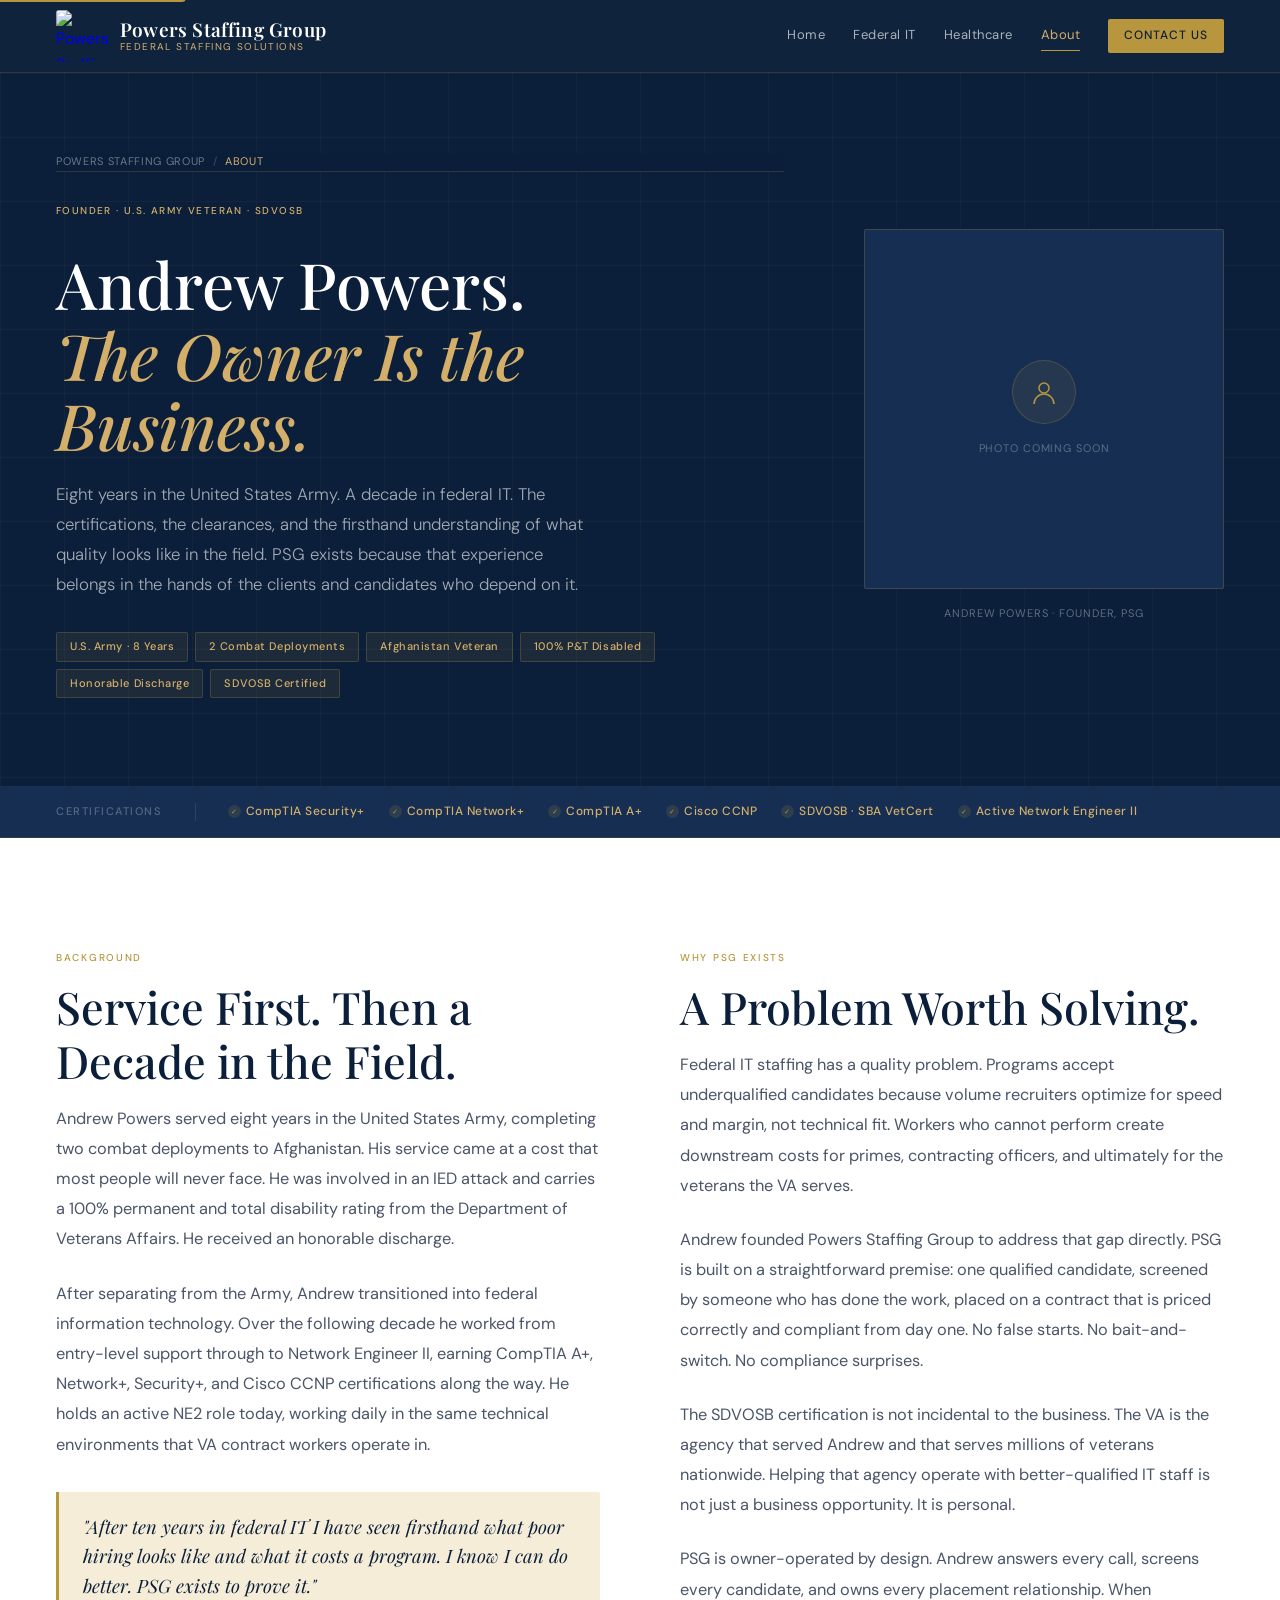
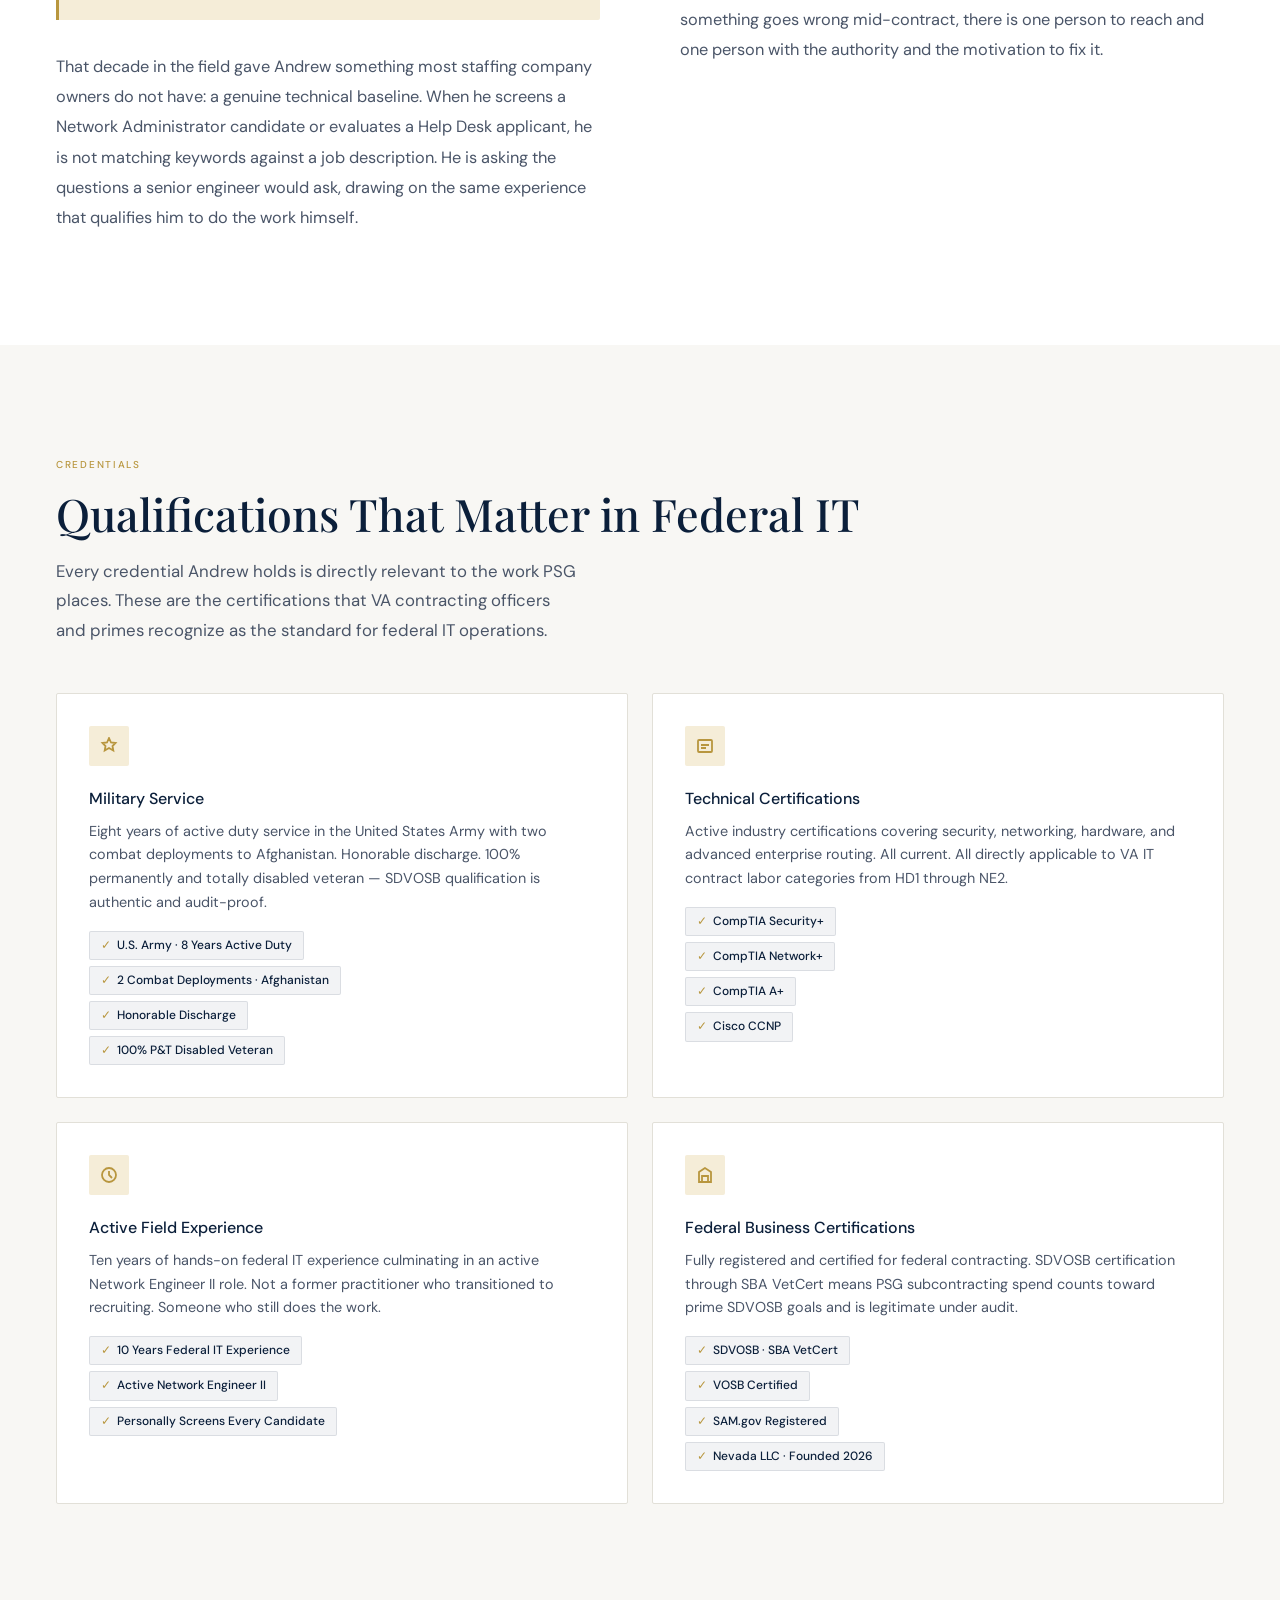
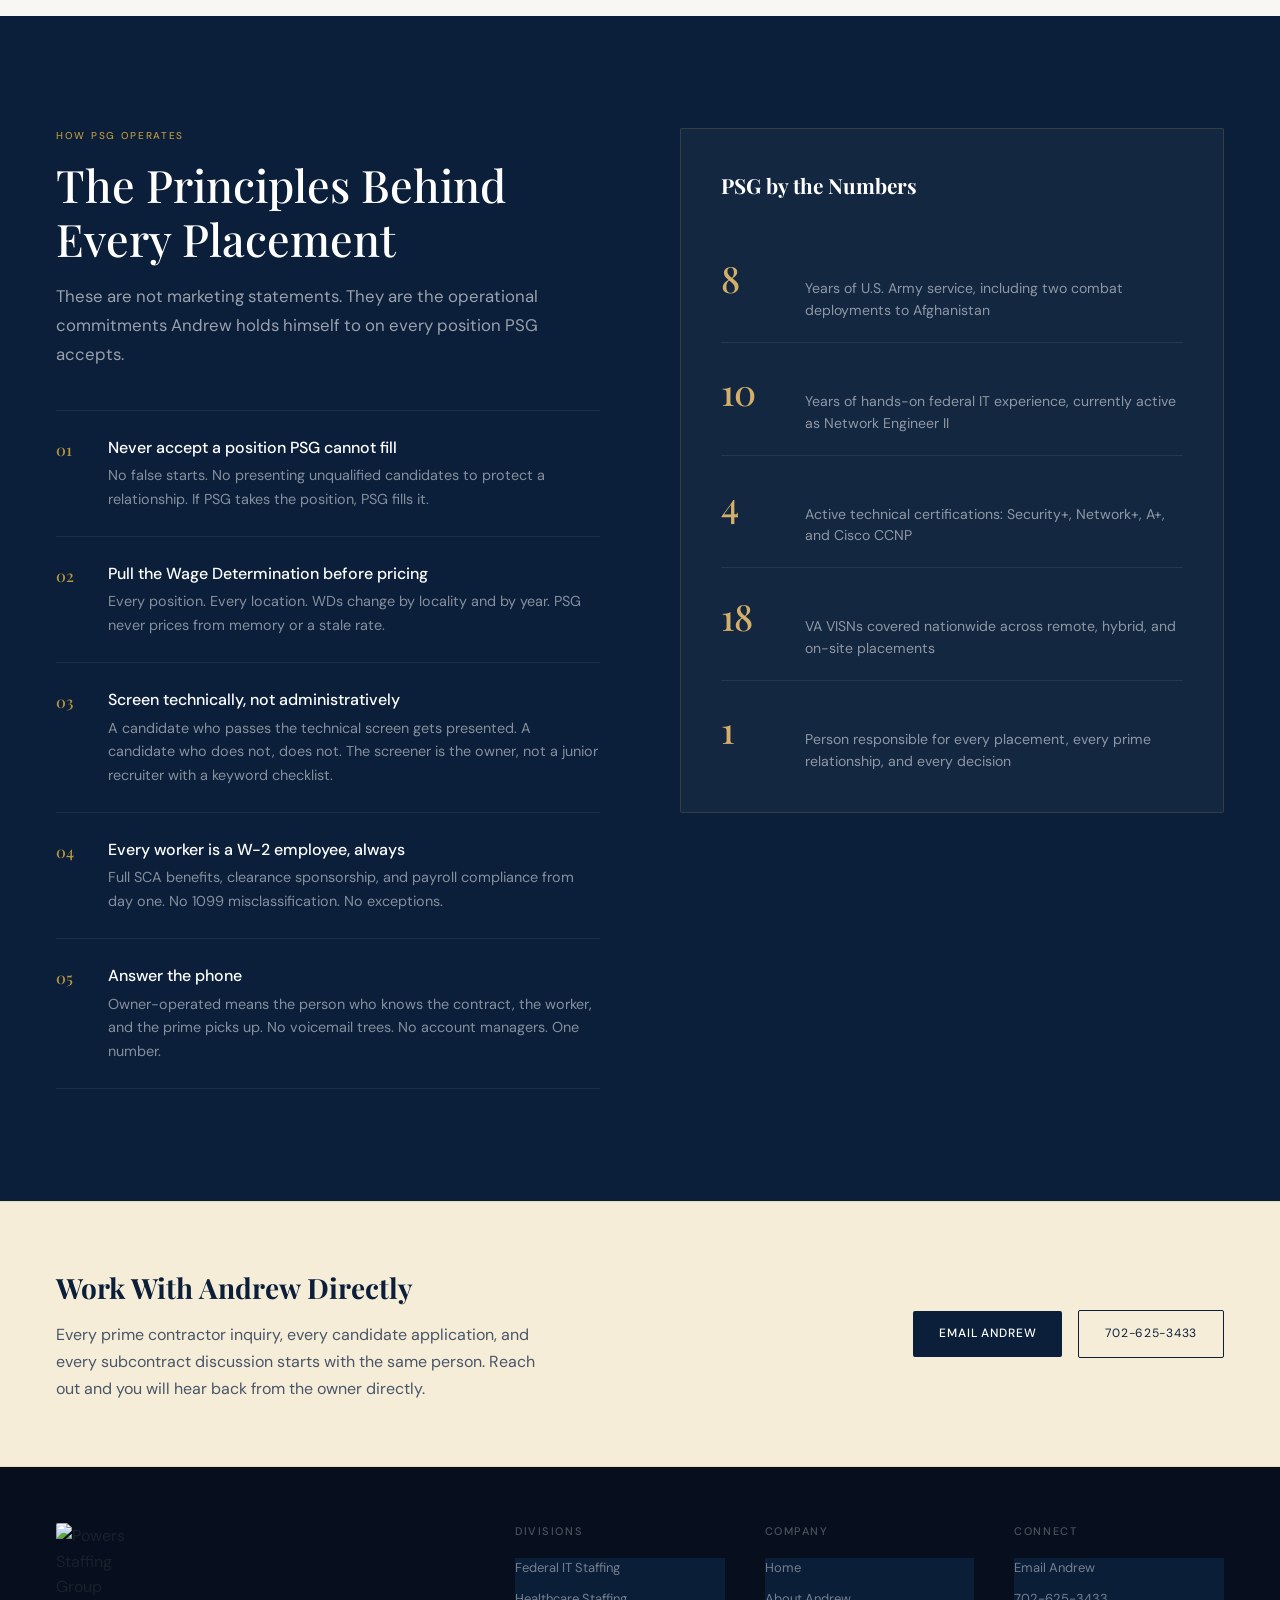
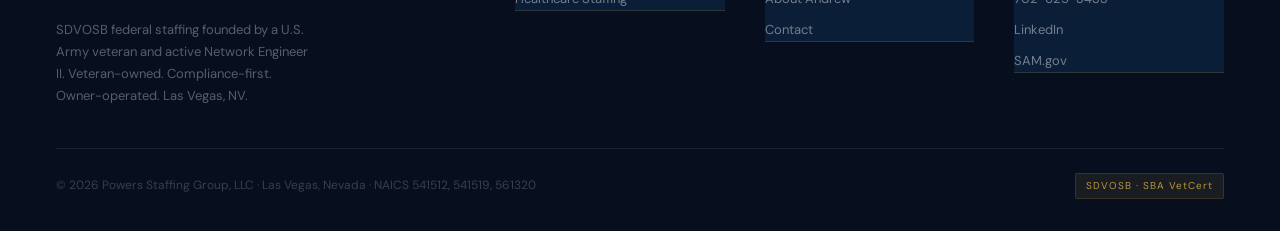
==== about/index.html @ 7608edf1 "Added About Page" ====
<!DOCTYPE html>
<html lang="en">
<head>
<meta charset="UTF-8">
<meta name="viewport" content="width=device-width, initial-scale=1.0">

<title>About Andrew Powers | Powers Staffing Group | SDVOSB Veteran Owner</title>
<meta name="description" content="Andrew Powers is a U.S. Army veteran, 100% P&T disabled, and active Network Engineer II. He founded Powers Staffing Group to bring genuine technical credibility to federal IT staffing for VA contracts nationwide.">
<meta name="robots" content="index, follow">
<link rel="canonical" href="https://www.powersstaffinggroup.com/about/">

<meta property="og:type"        content="website">
<meta property="og:url"         content="https://www.powersstaffinggroup.com/about/">
<meta property="og:title"       content="About Andrew Powers | Powers Staffing Group">
<meta property="og:description" content="Army veteran, 100% P&T disabled, active Network Engineer II. Founded PSG to bring real technical credibility to federal IT staffing for VA contracts nationwide.">
<meta property="og:site_name"   content="Powers Staffing Group">
<meta name="twitter:card"       content="summary_large_image">

<script type="application/ld+json">
{
  "@context": "https://schema.org",
  "@type": "Person",
  "@id": "https://www.powersstaffinggroup.com/about/#andrew-powers",
  "name": "Andrew Powers",
  "jobTitle": "Owner and Founder",
  "worksFor": {"@id": "https://www.powersstaffinggroup.com/#organization"},
  "description": "Andrew Powers is a U.S. Army veteran with 8 years of service and two combat deployments to Afghanistan. He is a 100% permanently and totally disabled veteran with an honorable discharge and the founder of Powers Staffing Group, LLC, a certified SDVOSB federal IT staffing company. He holds CompTIA Security+, Network+, A+, and Cisco CCNP certifications and works as an active Network Engineer II.",
  "hasCredential": [
    {"@type": "EducationalOccupationalCredential", "name": "CompTIA Security+"},
    {"@type": "EducationalOccupationalCredential", "name": "CompTIA Network+"},
    {"@type": "EducationalOccupationalCredential", "name": "CompTIA A+"},
    {"@type": "EducationalOccupationalCredential", "name": "Cisco CCNP"}
  ],
  "alumniOf": {"@type": "Organization", "name": "United States Army"},
  "address": {"@type": "PostalAddress", "addressLocality": "Las Vegas", "addressRegion": "NV", "addressCountry": "US"}
}
</script>

<link rel="sitemap" type="application/xml" href="/sitemap.xml">
<link rel="icon" type="image/png" href="/favicon.png">
<link rel="apple-touch-icon" href="/favicon.png">
<link rel="preconnect" href="https://fonts.googleapis.com">
<link rel="preconnect" href="https://fonts.gstatic.com" crossorigin>
<link href="https://fonts.googleapis.com/css2?family=Playfair+Display:ital,wght@0,400;0,500;0,600;1,400;1,500&family=DM+Sans:wght@300;400;500&display=swap" rel="stylesheet">
<link rel="stylesheet" href="/style.css">

<style>
.about-hero { background: var(--navy); padding: 5rem 0 5.5rem; position: relative; overflow: hidden; }
.about-hero-grid { position: absolute; inset: 0; background-image: linear-gradient(rgba(184,150,62,0.06) 1px,transparent 1px),linear-gradient(90deg,rgba(184,150,62,0.06) 1px,transparent 1px); background-size: 64px 64px; pointer-events: none; }
.about-hero-layout { display: grid; grid-template-columns: 1fr 360px; gap: 5rem; align-items: center; position: relative; z-index: 1; }
.photo-placeholder { width: 100%; aspect-ratio: 1; background: var(--navy-mid); border: 1px solid rgba(184,150,62,0.25); border-radius: 2px; display: flex; flex-direction: column; align-items: center; justify-content: center; gap: 1rem; }
.photo-placeholder-icon { width: 64px; height: 64px; background: rgba(184,150,62,0.1); border: 1px solid rgba(184,150,62,0.25); border-radius: 50%; display: flex; align-items: center; justify-content: center; }
.photo-placeholder-txt { font-size: 11px; color: rgba(255,255,255,0.3); letter-spacing: 0.08em; text-transform: uppercase; text-align: center; padding: 0 1.5rem; line-height: 1.6; }
.photo-actual { width: 100%; aspect-ratio: 1; object-fit: cover; border-radius: 2px; border: 1px solid rgba(184,150,62,0.25); display: block; }
.photo-caption { margin-top: 1rem; text-align: center; font-size: 11px; color: rgba(255,255,255,0.35); letter-spacing: 0.08em; text-transform: uppercase; }
.service-badges { display: flex; flex-wrap: wrap; gap: 7px; margin-top: 2rem; }
.svc-badge { background: rgba(184,150,62,0.1); border: 1px solid rgba(184,150,62,0.25); padding: 5px 13px; border-radius: 2px; font-size: 11px; font-weight: 500; color: var(--gold-light); letter-spacing: 0.05em; }

.story-section { background: var(--white); }
.story-grid { display: grid; grid-template-columns: 1fr 1fr; gap: 5rem; align-items: start; }
.story-body { font-size: 1.02rem; color: var(--slate); line-height: 1.85; }
.story-body p { margin-bottom: 1.5rem; }
.story-body p:last-child { margin-bottom: 0; }
.pull-quote { border-left: 3px solid var(--gold); padding: 1.25rem 1.5rem; margin: 2rem 0; background: var(--gold-pale); border-radius: 0 2px 2px 0; }
.pull-quote p { font-family: 'Playfair Display', serif; font-size: 1.15rem; font-style: italic; color: var(--navy); line-height: 1.6; margin: 0; }

.cred-section { background: var(--cream); }
.cred-grid { display: grid; grid-template-columns: repeat(2,1fr); gap: 1.5rem; margin-top: 3rem; }
.cred-card { background: var(--white); border: 1px solid var(--border); border-radius: 2px; padding: 2rem; }
.cred-card-icon { width: 40px; height: 40px; background: var(--gold-pale); border-radius: 2px; display: flex; align-items: center; justify-content: center; margin-bottom: 1.25rem; }
.cred-card h3 { font-size: 1rem; font-weight: 500; color: var(--navy); margin-bottom: 0.5rem; }
.cred-card p { font-size: 0.9rem; color: var(--slate); line-height: 1.65; margin-bottom: 1rem; }
.cred-list { display: flex; flex-direction: column; gap: 6px; }
.cred-item { font-size: 12px; font-weight: 500; color: var(--navy); background: rgba(11,31,58,0.05); border: 1px solid rgba(11,31,58,0.1); padding: 4px 11px; border-radius: 2px; display: inline-flex; align-items: center; gap: 6px; width: fit-content; }
.cred-item-chk { color: var(--gold); }

.founding-section { background: var(--navy); }
.founding-grid { display: grid; grid-template-columns: 1fr 1fr; gap: 5rem; align-items: start; }
.fp-list { display: flex; flex-direction: column; margin-top: 2.5rem; }
.fp { padding: 1.5rem 0; border-bottom: 1px solid rgba(255,255,255,0.07); display: grid; grid-template-columns: 36px 1fr; gap: 1rem; align-items: start; }
.fp:first-child { border-top: 1px solid rgba(255,255,255,0.07); }
.fp-n { font-family: 'Playfair Display', serif; font-size: 1rem; color: var(--gold); font-weight: 500; padding-top: 2px; }
.fp-h { font-size: 1rem; font-weight: 500; color: #fff; margin-bottom: 4px; }
.fp-p { font-size: 0.9rem; color: rgba(255,255,255,0.5); line-height: 1.65; }
.stats-card { background: rgba(255,255,255,0.04); border: 1px solid rgba(184,150,62,0.2); border-radius: 2px; padding: 2.5rem; }
.stats-card-title { font-family: 'Playfair Display', serif; font-size: 1.3rem; color: #fff; margin-bottom: 1.75rem; }
.stat-rows { display: flex; flex-direction: column; gap: 0; }
.stat-row { display: flex; align-items: baseline; gap: 1.25rem; padding: 1.25rem 0; border-bottom: 1px solid rgba(255,255,255,0.07); }
.stat-row:last-child { border-bottom: none; padding-bottom: 0; }
.stat-row-num { font-family: 'Playfair Display', serif; font-size: 2.25rem; font-weight: 500; color: var(--gold-light); flex-shrink: 0; min-width: 64px; }
.stat-row-lbl { font-size: 0.88rem; color: rgba(255,255,255,0.52); line-height: 1.55; }

.about-cta { background: var(--gold-pale); border-top: 1px solid rgba(184,150,62,0.2); border-bottom: 1px solid rgba(184,150,62,0.2); padding: 4rem 0; }
.about-cta-inner { display: flex; align-items: center; justify-content: space-between; gap: 2rem; flex-wrap: wrap; }
.about-cta-text h3 { font-family: 'Playfair Display', serif; font-size: 1.75rem; color: var(--navy); margin-bottom: 0.625rem; }
.about-cta-text p { font-size: 1rem; color: var(--slate); max-width: 500px; line-height: 1.7; }

@media (max-width: 768px) {
  .about-hero-layout, .story-grid, .founding-grid { grid-template-columns: 1fr; gap: 2.5rem; }
  .photo-placeholder { max-width: 280px; margin: 0 auto; }
  .cred-grid { grid-template-columns: 1fr; }
  .about-cta-inner { flex-direction: column; align-items: flex-start; }
}
</style>
</head>

<body>
<a href="#main-content" class="skip-nav">Skip to main content</a>

<nav role="navigation" aria-label="Main navigation">
  <div class="nav-w">
    <a href="/" class="nav-brand" aria-label="Powers Staffing Group home">
      <img src="/logo-main.png" alt="Powers Staffing Group logo" class="nav-logo-img">
      <div class="nav-brand-text">
        <span class="nav-brand-main">Powers Staffing Group</span>
        <span class="nav-brand-sub">Federal Staffing Solutions</span>
      </div>
    </a>
    <div class="nav-links">
      <a href="/">Home</a>
      <a href="/federal-it/">Federal IT</a>
      <a href="/healthcare/">Healthcare</a>
      <a href="/about/" class="active" aria-current="page">About</a>
      <a href="/#contact" class="nav-cta">Contact Us</a>
    </div>
    <button class="nav-hamburger" id="hamburger" aria-label="Open menu" aria-expanded="false" aria-controls="nav-drawer">
      <span></span><span></span><span></span>
    </button>
  </div>
</nav>

<div class="nav-drawer" id="nav-drawer" role="dialog" aria-label="Mobile navigation">
  <a href="/">Home</a>
  <a href="/federal-it/">Federal IT</a>
  <a href="/healthcare/">Healthcare</a>
  <a href="/about/" class="active">About</a>
  <a href="/#contact" class="drawer-cta">Contact Us</a>
</div>

<main id="main-content">

<header class="about-hero" aria-labelledby="about-heading">
  <div class="about-hero-grid" aria-hidden="true"></div>
  <div class="w">
    <div class="about-hero-layout">
      <div>
        <nav class="breadcrumb" aria-label="Breadcrumb">
          <a href="/">Powers Staffing Group</a>
          <span class="breadcrumb-sep" aria-hidden="true">/</span>
          <span class="breadcrumb-cur" aria-current="page">About</span>
        </nav>
        <div class="hero-badge" style="margin:1.5rem 0 1.75rem">
          <div class="hero-dot" aria-hidden="true"></div>
          <span class="hero-badge-txt" style="font-size:10px;font-weight:500;color:var(--gold-light);letter-spacing:0.14em;text-transform:uppercase">Founder &middot; U.S. Army Veteran &middot; SDVOSB</span>
        </div>
        <h1 id="about-heading" class="h1-hero" style="max-width:620px">Andrew Powers.<br><em>The Owner Is the Business.</em></h1>
        <p style="font-size:1.05rem;font-weight:300;color:rgba(255,255,255,0.62);max-width:540px;line-height:1.78;margin-bottom:0">Eight years in the United States Army. A decade in federal IT. The certifications, the clearances, and the firsthand understanding of what quality looks like in the field. PSG exists because that experience belongs in the hands of the clients and candidates who depend on it.</p>
        <div class="service-badges" aria-label="Service and credentials">
          <span class="svc-badge">U.S. Army &middot; 8 Years</span>
          <span class="svc-badge">2 Combat Deployments</span>
          <span class="svc-badge">Afghanistan Veteran</span>
          <span class="svc-badge">100% P&amp;T Disabled</span>
          <span class="svc-badge">Honorable Discharge</span>
          <span class="svc-badge">SDVOSB Certified</span>
        </div>
      </div>
      <div>
        <div class="photo-placeholder" role="img" aria-label="Andrew Powers photo coming soon">
          <div class="photo-placeholder-icon" aria-hidden="true">
            <svg width="28" height="28" viewBox="0 0 28 28" fill="none" stroke="var(--gold)" stroke-width="1.5"><circle cx="14" cy="10" r="5"/><path d="M4 26c0-5.5 4.5-10 10-10s10 4.5 10 10"/></svg>
          </div>
          <p class="photo-placeholder-txt">Photo coming soon</p>
        </div>
        <p class="photo-caption">Andrew Powers &middot; Founder, PSG</p>
      </div>
    </div>
  </div>
</header>

<div class="cert-strip" role="complementary" aria-label="Owner certifications">
  <div class="cert-inner">
    <span class="cert-lbl">Certifications</span>
    <div class="cert-div" aria-hidden="true"></div>
    <div class="cert-items">
      <span class="cert-item"><span class="cert-chk" aria-hidden="true">&#10003;</span>CompTIA Security+</span>
      <span class="cert-item"><span class="cert-chk" aria-hidden="true">&#10003;</span>CompTIA Network+</span>
      <span class="cert-item"><span class="cert-chk" aria-hidden="true">&#10003;</span>CompTIA A+</span>
      <span class="cert-item"><span class="cert-chk" aria-hidden="true">&#10003;</span>Cisco CCNP</span>
      <span class="cert-item"><span class="cert-chk" aria-hidden="true">&#10003;</span>SDVOSB &middot; SBA VetCert</span>
      <span class="cert-item"><span class="cert-chk" aria-hidden="true">&#10003;</span>Active Network Engineer II</span>
    </div>
  </div>
</div>

<section class="story-section" aria-labelledby="story-heading">
  <div class="w">
    <div class="story-grid">
      <div>
        <span class="tag" aria-hidden="true">Background</span>
        <h2 id="story-heading" class="h2-dk">Service First. Then a Decade in the Field.</h2>
        <div class="story-body">
          <p>Andrew Powers served eight years in the United States Army, completing two combat deployments to Afghanistan. His service came at a cost that most people will never face. He was involved in an IED attack and carries a 100% permanent and total disability rating from the Department of Veterans Affairs. He received an honorable discharge.</p>
          <p>After separating from the Army, Andrew transitioned into federal information technology. Over the following decade he worked from entry-level support through to Network Engineer II, earning CompTIA A+, Network+, Security+, and Cisco CCNP certifications along the way. He holds an active NE2 role today, working daily in the same technical environments that VA contract workers operate in.</p>
          <div class="pull-quote">
            <p>"After ten years in federal IT I have seen firsthand what poor hiring looks like and what it costs a program. I know I can do better. PSG exists to prove it."</p>
          </div>
          <p>That decade in the field gave Andrew something most staffing company owners do not have: a genuine technical baseline. When he screens a Network Administrator candidate or evaluates a Help Desk applicant, he is not matching keywords against a job description. He is asking the questions a senior engineer would ask, drawing on the same experience that qualifies him to do the work himself.</p>
        </div>
      </div>
      <div>
        <span class="tag" aria-hidden="true">Why PSG Exists</span>
        <h2 class="h2-dk">A Problem Worth Solving.</h2>
        <div class="story-body">
          <p>Federal IT staffing has a quality problem. Programs accept underqualified candidates because volume recruiters optimize for speed and margin, not technical fit. Workers who cannot perform create downstream costs for primes, contracting officers, and ultimately for the veterans the VA serves.</p>
          <p>Andrew founded Powers Staffing Group to address that gap directly. PSG is built on a straightforward premise: one qualified candidate, screened by someone who has done the work, placed on a contract that is priced correctly and compliant from day one. No false starts. No bait-and-switch. No compliance surprises.</p>
          <p>The SDVOSB certification is not incidental to the business. The VA is the agency that served Andrew and that serves millions of veterans nationwide. Helping that agency operate with better-qualified IT staff is not just a business opportunity. It is personal.</p>
          <p>PSG is owner-operated by design. Andrew answers every call, screens every candidate, and owns every placement relationship. When something goes wrong mid-contract, there is one person to reach and one person with the authority and the motivation to fix it.</p>
        </div>
      </div>
    </div>
  </div>
</section>

<section class="cred-section" aria-labelledby="cred-heading">
  <div class="w">
    <span class="tag" aria-hidden="true">Credentials</span>
    <h2 id="cred-heading" class="h2-dk">Qualifications That Matter in Federal IT</h2>
    <p class="body-dk">Every credential Andrew holds is directly relevant to the work PSG places. These are the certifications that VA contracting officers and primes recognize as the standard for federal IT operations.</p>
    <div class="cred-grid">
      <div class="cred-card">
        <div class="cred-card-icon" aria-hidden="true"><svg width="18" height="18" viewBox="0 0 18 18" fill="none" stroke="var(--gold)" stroke-width="1.8"><path d="M9 1l2 4.5 4.5.5-3 3 .8 4.5L9 11l-4.3 2.5.8-4.5-3-3 4.5-.5z"/></svg></div>
        <h3>Military Service</h3>
        <p>Eight years of active duty service in the United States Army with two combat deployments to Afghanistan. Honorable discharge. 100% permanently and totally disabled veteran — SDVOSB qualification is authentic and audit-proof.</p>
        <div class="cred-list">
          <span class="cred-item"><span class="cred-item-chk">&#10003;</span>U.S. Army &middot; 8 Years Active Duty</span>
          <span class="cred-item"><span class="cred-item-chk">&#10003;</span>2 Combat Deployments &middot; Afghanistan</span>
          <span class="cred-item"><span class="cred-item-chk">&#10003;</span>Honorable Discharge</span>
          <span class="cred-item"><span class="cred-item-chk">&#10003;</span>100% P&amp;T Disabled Veteran</span>
        </div>
      </div>
      <div class="cred-card">
        <div class="cred-card-icon" aria-hidden="true"><svg width="18" height="18" viewBox="0 0 18 18" fill="none" stroke="var(--gold)" stroke-width="1.8"><rect x="2" y="3" width="14" height="12" rx="1"/><path d="M5 8h8M5 11h5"/></svg></div>
        <h3>Technical Certifications</h3>
        <p>Active industry certifications covering security, networking, hardware, and advanced enterprise routing. All current. All directly applicable to VA IT contract labor categories from HD1 through NE2.</p>
        <div class="cred-list">
          <span class="cred-item"><span class="cred-item-chk">&#10003;</span>CompTIA Security+</span>
          <span class="cred-item"><span class="cred-item-chk">&#10003;</span>CompTIA Network+</span>
          <span class="cred-item"><span class="cred-item-chk">&#10003;</span>CompTIA A+</span>
          <span class="cred-item"><span class="cred-item-chk">&#10003;</span>Cisco CCNP</span>
        </div>
      </div>
      <div class="cred-card">
        <div class="cred-card-icon" aria-hidden="true"><svg width="18" height="18" viewBox="0 0 18 18" fill="none" stroke="var(--gold)" stroke-width="1.8"><circle cx="9" cy="9" r="7"/><path d="M9 5v4l3 3"/></svg></div>
        <h3>Active Field Experience</h3>
        <p>Ten years of hands-on federal IT experience culminating in an active Network Engineer II role. Not a former practitioner who transitioned to recruiting. Someone who still does the work.</p>
        <div class="cred-list">
          <span class="cred-item"><span class="cred-item-chk">&#10003;</span>10 Years Federal IT Experience</span>
          <span class="cred-item"><span class="cred-item-chk">&#10003;</span>Active Network Engineer II</span>
          <span class="cred-item"><span class="cred-item-chk">&#10003;</span>Personally Screens Every Candidate</span>
        </div>
      </div>
      <div class="cred-card">
        <div class="cred-card-icon" aria-hidden="true"><svg width="18" height="18" viewBox="0 0 18 18" fill="none" stroke="var(--gold)" stroke-width="1.8"><path d="M9 2L3 6v10h12V6L9 2z"/><path d="M6 16v-6h6v6"/></svg></div>
        <h3>Federal Business Certifications</h3>
        <p>Fully registered and certified for federal contracting. SDVOSB certification through SBA VetCert means PSG subcontracting spend counts toward prime SDVOSB goals and is legitimate under audit.</p>
        <div class="cred-list">
          <span class="cred-item"><span class="cred-item-chk">&#10003;</span>SDVOSB &middot; SBA VetCert</span>
          <span class="cred-item"><span class="cred-item-chk">&#10003;</span>VOSB Certified</span>
          <span class="cred-item"><span class="cred-item-chk">&#10003;</span>SAM.gov Registered</span>
          <span class="cred-item"><span class="cred-item-chk">&#10003;</span>Nevada LLC &middot; Founded 2026</span>
        </div>
      </div>
    </div>
  </div>
</section>

<section class="founding-section" aria-labelledby="founding-heading">
  <div class="w">
    <div class="founding-grid">
      <div>
        <span class="tag" aria-hidden="true">How PSG Operates</span>
        <h2 id="founding-heading" class="h2-lt">The Principles Behind Every Placement</h2>
        <p class="body-lt">These are not marketing statements. They are the operational commitments Andrew holds himself to on every position PSG accepts.</p>
        <div class="fp-list">
          <div class="fp"><span class="fp-n">01</span><div><p class="fp-h">Never accept a position PSG cannot fill</p><p class="fp-p">No false starts. No presenting unqualified candidates to protect a relationship. If PSG takes the position, PSG fills it.</p></div></div>
          <div class="fp"><span class="fp-n">02</span><div><p class="fp-h">Pull the Wage Determination before pricing</p><p class="fp-p">Every position. Every location. WDs change by locality and by year. PSG never prices from memory or a stale rate.</p></div></div>
          <div class="fp"><span class="fp-n">03</span><div><p class="fp-h">Screen technically, not administratively</p><p class="fp-p">A candidate who passes the technical screen gets presented. A candidate who does not, does not. The screener is the owner, not a junior recruiter with a keyword checklist.</p></div></div>
          <div class="fp"><span class="fp-n">04</span><div><p class="fp-h">Every worker is a W-2 employee, always</p><p class="fp-p">Full SCA benefits, clearance sponsorship, and payroll compliance from day one. No 1099 misclassification. No exceptions.</p></div></div>
          <div class="fp"><span class="fp-n">05</span><div><p class="fp-h">Answer the phone</p><p class="fp-p">Owner-operated means the person who knows the contract, the worker, and the prime picks up. No voicemail trees. No account managers. One number.</p></div></div>
        </div>
      </div>
      <div>
        <div class="stats-card">
          <h3 class="stats-card-title">PSG by the Numbers</h3>
          <div class="stat-rows">
            <div class="stat-row"><span class="stat-row-num">8</span><span class="stat-row-lbl">Years of U.S. Army service, including two combat deployments to Afghanistan</span></div>
            <div class="stat-row"><span class="stat-row-num">10</span><span class="stat-row-lbl">Years of hands-on federal IT experience, currently active as Network Engineer II</span></div>
            <div class="stat-row"><span class="stat-row-num">4</span><span class="stat-row-lbl">Active technical certifications: Security+, Network+, A+, and Cisco CCNP</span></div>
            <div class="stat-row"><span class="stat-row-num">18</span><span class="stat-row-lbl">VA VISNs covered nationwide across remote, hybrid, and on-site placements</span></div>
            <div class="stat-row"><span class="stat-row-num">1</span><span class="stat-row-lbl">Person responsible for every placement, every prime relationship, and every decision</span></div>
          </div>
        </div>
      </div>
    </div>
  </div>
</section>

<section class="about-cta" aria-label="Contact Andrew Powers">
  <div class="w">
    <div class="about-cta-inner">
      <div class="about-cta-text">
        <h3>Work With Andrew Directly</h3>
        <p>Every prime contractor inquiry, every candidate application, and every subcontract discussion starts with the same person. Reach out and you will hear back from the owner directly.</p>
      </div>
      <div class="btn-row">
        <a href="mailto:andrew.powers@powersstaffinggroup.com?subject=PSG%20Inquiry" class="btn-navy">Email Andrew</a>
        <a href="tel:+17026253433" class="btn-outline-navy">702-625-3433</a>
      </div>
    </div>
  </div>
</section>

</main>

<footer role="contentinfo">
  <div class="w">
    <div class="ft-top">
      <div>
        <img src="/logo-main.png" alt="Powers Staffing Group" class="footer-logo" width="80" height="80" style="margin-bottom:1rem;border-radius:2px">
        <p class="ft-desc">SDVOSB federal staffing founded by a U.S. Army veteran and active Network Engineer II. Veteran-owned. Compliance-first. Owner-operated. Las Vegas, NV.</p>
      </div>
      <div>
        <p class="ft-col-h">Divisions</p>
        <nav class="ft-links" aria-label="Division links">
          <a href="/federal-it/">Federal IT Staffing</a>
          <a href="/healthcare/">Healthcare Staffing</a>
        </nav>
      </div>
      <div>
        <p class="ft-col-h">Company</p>
        <nav class="ft-links" aria-label="Company links">
          <a href="/">Home</a>
          <a href="/about/" aria-current="page">About Andrew</a>
          <a href="/#contact">Contact</a>
        </nav>
      </div>
      <div>
        <p class="ft-col-h">Connect</p>
        <nav class="ft-links" aria-label="External links">
          <a href="mailto:andrew.powers@powersstaffinggroup.com">Email Andrew</a>
          <a href="tel:+17026253433">702-625-3433</a>
          <a href="https://www.linkedin.com/company/powers-staffing-group" rel="noopener noreferrer" target="_blank">LinkedIn</a>
          <a href="https://sam.gov" rel="noopener noreferrer" target="_blank">SAM.gov</a>
        </nav>
      </div>
    </div>
    <div class="ft-bottom">
      <p class="ft-copy">&copy; 2026 Powers Staffing Group, LLC &middot; Las Vegas, Nevada &middot; NAICS 541512, 541519, 561320</p>
      <span class="ft-badge">SDVOSB &middot; SBA VetCert</span>
    </div>
  </div>
</footer>

<script>
(function(){
  var btn = document.getElementById('hamburger');
  var drawer = document.getElementById('nav-drawer');
  if(!btn||!drawer) return;
  btn.addEventListener('click', function(){
    var open = drawer.classList.toggle('open');
    btn.classList.toggle('open', open);
    btn.setAttribute('aria-expanded', String(open));
    document.body.style.overflow = open ? 'hidden' : '';
  });
  document.addEventListener('keydown', function(e){
    if(e.key==='Escape' && drawer.classList.contains('open')){
      drawer.classList.remove('open');
      btn.classList.remove('open');
      btn.setAttribute('aria-expanded','false');
      document.body.style.overflow='';
    }
  });
  drawer.querySelectorAll('a').forEach(function(a){
    a.addEventListener('click',function(){
      drawer.classList.remove('open');
      btn.classList.remove('open');
      btn.setAttribute('aria-expanded','false');
      document.body.style.overflow='';
    });
  });
})();
</script>

</body>
</html>
---- style.css ----
/* ============================================
   POWERS STAFFING GROUP  -  Shared Stylesheet
   powersstaffinggroup.com
   ============================================ */

*, *::before, *::after { margin: 0; padding: 0; box-sizing: border-box; }

:root {
  --navy:        #0B1F3A;
  --navy-mid:    #152E52;
  --navy-light:  #1E3F6B;
  --gold:        #B8963E;
  --gold-light:  #D4AF6A;
  --gold-pale:   #F5EDD8;
  --cream:       #F8F7F4;
  --white:       #FFFFFF;
  --slate:       #4A5568;
  --slate-light: #718096;
  --border:      #E2E0D8;
  --text:        #1A202C;
  --max:         1280px;
  --pad:         3.5rem;
}

html { scroll-behavior: smooth; }
body {
  font-family: 'DM Sans', sans-serif;
  color: var(--text);
  background: var(--cream);
  font-size: 16px;
  line-height: 1.6;
  -webkit-font-smoothing: antialiased;
}

/* ── LAYOUT ── */
.w { width: 100%; max-width: var(--max); margin: 0 auto; padding: 0 var(--pad); }
section { padding: 7rem 0; }

/* ── SKIP NAV ── */
.skip-nav {
  position: absolute; top: -40px; left: 0;
  background: var(--gold); color: var(--navy);
  padding: 8px 16px; z-index: 999;
  font-weight: 500; text-decoration: none;
  border-radius: 0 0 4px 0;
}
.skip-nav:focus { top: 0; }

/* ── NAV ── */
nav {
  position: sticky; top: 0; z-index: 100;
  background: rgba(11,31,58,0.98);
  backdrop-filter: blur(10px);
  -webkit-backdrop-filter: blur(10px);
  border-bottom: 1px solid rgba(184,150,62,0.2);
}
.nav-w {
  width: 100%; max-width: var(--max); margin: 0 auto;
  padding: 0 var(--pad); height: 72px;
  display: flex; align-items: center; justify-content: space-between;
}
.nav-brand { text-decoration: none; display: flex; align-items: center; gap: 12px; }
.nav-logo-img { display: block; height: 52px; width: 52px; object-fit: cover; border-radius: 3px; flex-shrink: 0; }
.nav-brand-text { display: flex; flex-direction: column; line-height: 1.15; }
.nav-brand-main { font-family: 'Playfair Display', serif; font-size: 19px; font-weight: 600; color: #fff; letter-spacing: 0.01em; }
.nav-brand-sub { font-size: 10px; font-weight: 400; color: var(--gold-light); letter-spacing: 0.14em; text-transform: uppercase; }
.footer-logo { display: block; border-radius: 2px; }
.nav-links { display: flex; align-items: center; gap: 1.75rem; }
.nav-links a {
  color: rgba(255,255,255,0.65); text-decoration: none;
  font-size: 13px; letter-spacing: 0.04em;
  transition: color 0.2s; padding: 4px 0;
  border-bottom: 1px solid transparent;
}
.nav-links a:hover { color: var(--gold-light); }
.nav-links a.active { color: var(--gold-light); border-bottom-color: var(--gold); }
.nav-links a:focus { outline: 2px solid var(--gold); outline-offset: 4px; border-radius: 2px; }
.nav-cta {
  background: var(--gold) !important; color: var(--navy) !important;
  padding: 7px 16px !important; border-radius: 2px;
  font-weight: 500 !important; font-size: 12px !important;
  letter-spacing: 0.08em !important; text-transform: uppercase;
  transition: background 0.2s !important; border-bottom: none !important;
}
.nav-cta:hover { background: var(--gold-light) !important; }
.nav-cta.active { border-bottom: none !important; }

/* ── BUTTONS ── */
.btn-gold {
  display: inline-flex; align-items: center;
  background: var(--gold); color: var(--navy);
  padding: 13px 26px; text-decoration: none;
  font-weight: 500; font-size: 12px;
  letter-spacing: 0.08em; text-transform: uppercase;
  border-radius: 2px; transition: background 0.2s;
  cursor: pointer; border: none;
}
.btn-gold:hover { background: var(--gold-light); }
.btn-ghost {
  display: inline-flex; align-items: center;
  border: 1px solid rgba(255,255,255,0.28); color: rgba(255,255,255,0.78);
  padding: 13px 26px; text-decoration: none;
  font-size: 12px; letter-spacing: 0.06em; text-transform: uppercase;
  border-radius: 2px; transition: all 0.2s;
}
.btn-ghost:hover { border-color: var(--gold-light); color: #fff; }
.btn-navy {
  display: inline-flex; align-items: center;
  background: var(--navy); color: #fff;
  padding: 13px 26px; text-decoration: none;
  font-weight: 500; font-size: 12px;
  letter-spacing: 0.07em; text-transform: uppercase;
  border-radius: 2px; transition: background 0.2s;
}
.btn-navy:hover { background: var(--navy-mid); }
.btn-outline-navy {
  display: inline-flex; align-items: center;
  border: 1px solid var(--navy); color: var(--navy);
  padding: 13px 26px; text-decoration: none;
  font-size: 12px; letter-spacing: 0.06em; text-transform: uppercase;
  border-radius: 2px; transition: all 0.2s;
}
.btn-outline-navy:hover { background: var(--navy); color: #fff; }
.btn-outline-lt {
  display: inline-flex; align-items: center;
  border: 1px solid rgba(255,255,255,0.28); color: rgba(255,255,255,0.75);
  padding: 13px 26px; text-decoration: none;
  font-size: 12px; letter-spacing: 0.06em; text-transform: uppercase;
  border-radius: 2px; transition: all 0.2s;
}
.btn-outline-lt:hover { border-color: var(--gold-light); color: #fff; }
.btn-row { display: flex; align-items: center; gap: 1rem; flex-wrap: wrap; }

/* ── TYPE ATOMS ── */
.tag {
  font-size: 10px; font-weight: 500; color: var(--gold);
  letter-spacing: 0.17em; text-transform: uppercase;
  margin-bottom: 0.875rem; display: block;
}
.h1-hero {
  font-family: 'Playfair Display', serif;
  font-size: clamp(3rem, 5vw, 4.25rem);
  font-weight: 500; color: #fff;
  line-height: 1.1; margin-bottom: 1.25rem; max-width: 680px;
}
.h1-hero em { font-style: italic; color: var(--gold-light); }
.h2-dk {
  font-family: 'Playfair Display', serif;
  font-size: clamp(2.25rem, 3.5vw, 3rem);
  font-weight: 500; color: var(--navy);
  line-height: 1.2; margin-bottom: 1rem;
}
.h2-lt {
  font-family: 'Playfair Display', serif;
  font-size: clamp(2.25rem, 3.5vw, 3rem);
  font-weight: 500; color: #fff;
  line-height: 1.2; margin-bottom: 1rem;
}
.body-dk { font-size: 1.05rem; color: var(--slate); line-height: 1.75; max-width: 520px; }
.body-lt { font-size: 1.05rem; color: rgba(255,255,255,0.58); line-height: 1.75; max-width: 520px; }

/* ── CERT STRIP ── */
.cert-strip { background: var(--navy-mid); border-bottom: 1px solid rgba(184,150,62,0.16); }
.cert-inner {
  width: 100%; max-width: var(--max); margin: 0 auto;
  padding: 1rem var(--pad);
  display: flex; align-items: center; gap: 2rem; flex-wrap: wrap;
}
.cert-lbl { font-size: 11px; font-weight: 500; color: rgba(255,255,255,0.28); letter-spacing: 0.14em; text-transform: uppercase; white-space: nowrap; }
.cert-div { width: 1px; height: 18px; background: rgba(255,255,255,0.1); flex-shrink: 0; }
.cert-items { display: flex; gap: 1.5rem; flex-wrap: wrap; align-items: center; }
.cert-item { font-size: 12px; font-weight: 500; color: var(--gold-light); letter-spacing: 0.04em; display: flex; align-items: center; gap: 5px; }
.cert-chk { width: 13px; height: 13px; background: rgba(184,150,62,0.16); border-radius: 50%; display: flex; align-items: center; justify-content: center; font-size: 7px; color: var(--gold); flex-shrink: 0; line-height: 1; }

/* ── PAGE HERO (inner pages) ── */
.page-hero { background: var(--navy); padding: 5rem 0 4.5rem; position: relative; overflow: hidden; }
.page-hero-grid { position: absolute; inset: 0; background-image: linear-gradient(rgba(184,150,62,0.06) 1px,transparent 1px),linear-gradient(90deg,rgba(184,150,62,0.06) 1px,transparent 1px); background-size: 64px 64px; pointer-events: none; }
.breadcrumb { display: flex; align-items: center; gap: 8px; margin-bottom: 1.5rem; }
.breadcrumb a { font-size: 11px; color: rgba(255,255,255,0.4); text-decoration: none; letter-spacing: 0.06em; text-transform: uppercase; transition: color 0.2s; }
.breadcrumb a:hover { color: var(--gold-light); }
.breadcrumb-sep { font-size: 11px; color: rgba(255,255,255,0.2); }
.breadcrumb-cur { font-size: 11px; color: var(--gold-light); letter-spacing: 0.06em; text-transform: uppercase; }

/* ── STATS ROW ── */
.stats-row { display: grid; grid-template-columns: repeat(4,1fr); margin-top: 4rem; padding-top: 2.5rem; border-top: 1px solid rgba(255,255,255,0.1); }
.stat { padding: 0 2rem 0 0; }
.stat + .stat { border-left: 1px solid rgba(255,255,255,0.08); padding-left: 2rem; }
.stat-n { font-family: 'Playfair Display', serif; font-size: 2.5rem; font-weight: 500; color: var(--gold-light); display: block; }
.stat-l { font-size: 12px; font-weight: 300; color: rgba(255,255,255,0.42); letter-spacing: 0.08em; text-transform: uppercase; display: block; margin-top: 3px; }

/* ── CARDS ── */
.card-white { background: var(--white); border: 1px solid var(--border); padding: 1.75rem; border-radius: 2px; transition: border-color 0.2s; }
.card-white:hover { border-color: var(--gold); }
.card-navy { background: var(--navy); border-radius: 2px; padding: 2.25rem; }
.card-navy-border { background: rgba(255,255,255,0.04); border: 1px solid rgba(184,150,62,0.2); border-radius: 2px; padding: 2.25rem; }

/* ── LABOR CATEGORY TAGS ── */
.cats { display: flex; flex-wrap: wrap; gap: 7px; margin-bottom: 2rem; list-style: none; }
.cat-lt { font-size: 11px; font-weight: 500; letter-spacing: 0.04em; padding: 4px 11px; border-radius: 2px; background: rgba(184,150,62,0.14); color: var(--gold-light); border: 1px solid rgba(184,150,62,0.22); }
.cat-dk { font-size: 11px; font-weight: 500; letter-spacing: 0.04em; padding: 4px 11px; border-radius: 2px; background: rgba(11,31,58,0.06); color: var(--navy); border: 1px solid rgba(11,31,58,0.13); }

/* ── FAQ ── */
.faq-grid { display: grid; grid-template-columns: 1fr 1fr; gap: 1.5rem; margin-top: 3rem; }
.fq { border: 1px solid var(--border); border-radius: 2px; padding: 1.75rem; background: var(--white); }
.fq-q { font-size: 1rem; font-weight: 500; color: var(--navy); margin-bottom: 0.625rem; }
.fq-a { font-size: 0.92rem; color: var(--slate); line-height: 1.7; }

/* ── FOOTER ── */
footer { background: #070F1E; padding: 3.5rem 0 2rem; }
.ft-top { display: grid; grid-template-columns: 2fr 1fr 1fr 1fr; gap: 2.5rem; padding-bottom: 2.5rem; border-bottom: 1px solid rgba(255,255,255,0.07); }
.ft-name { font-family: 'Playfair Display', serif; font-size: 1.1rem; font-weight: 500; color: #fff; margin-bottom: 3px; }
.ft-sub { font-size: 10px; color: var(--gold); letter-spacing: 0.13em; text-transform: uppercase; margin-bottom: 1rem; display: block; }
.ft-desc { font-size: 13px; color: rgba(255,255,255,0.33); line-height: 1.7; max-width: 260px; }
.ft-col-h { font-size: 11px; font-weight: 500; color: rgba(255,255,255,0.28); letter-spacing: 0.14em; text-transform: uppercase; margin-bottom: 1.1rem; }
.ft-links { display: flex; flex-direction: column; gap: 0.625rem; }
.ft-links a { font-size: 13px; color: rgba(255,255,255,0.43); text-decoration: none; transition: color 0.2s; }
.ft-links a:hover { color: var(--gold-light); }
.ft-bottom { padding-top: 1.5rem; display: flex; justify-content: space-between; align-items: center; flex-wrap: wrap; gap: 1rem; }
.ft-copy { font-size: 12px; color: rgba(255,255,255,0.2); }
.ft-badge { font-size: 10px; color: var(--gold); letter-spacing: 0.1em; background: rgba(184,150,62,0.1); border: 1px solid rgba(184,150,62,0.2); padding: 4px 10px; border-radius: 2px; }

/* ── ANIMATIONS ── */


/* ── HAMBURGER BUTTON ── */
.nav-hamburger {
  display: none;
  flex-direction: column;
  justify-content: center;
  gap: 5px;
  width: 36px;
  height: 36px;
  background: none;
  border: 1px solid rgba(255,255,255,0.2);
  border-radius: 2px;
  cursor: pointer;
  padding: 8px;
  flex-shrink: 0;
}
.nav-hamburger span {
  display: block;
  width: 100%;
  height: 1.5px;
  background: rgba(255,255,255,0.8);
  border-radius: 1px;
  transition: transform 0.25s ease, opacity 0.25s ease;
  transform-origin: center;
}
.nav-hamburger.open span:nth-child(1) { transform: translateY(6.5px) rotate(45deg); }
.nav-hamburger.open span:nth-child(2) { opacity: 0; transform: scaleX(0); }
.nav-hamburger.open span:nth-child(3) { transform: translateY(-6.5px) rotate(-45deg); }

/* ── MOBILE DRAWER ── */
.nav-drawer {
  display: none;
  position: fixed;
  top: 62px;
  left: 0;
  right: 0;
  bottom: 0;
  background: rgba(11,31,58,0.98);
  backdrop-filter: blur(10px);
  -webkit-backdrop-filter: blur(10px);
  z-index: 99;
  flex-direction: column;
  padding: 2rem 1.5rem;
  border-top: 1px solid rgba(184,150,62,0.2);
  overflow-y: auto;
}
.nav-drawer.open { display: flex; }
.nav-drawer a {
  color: rgba(255,255,255,0.75);
  text-decoration: none;
  font-size: 1.1rem;
  font-weight: 400;
  letter-spacing: 0.02em;
  padding: 1rem 0;
  border-bottom: 1px solid rgba(255,255,255,0.07);
  transition: color 0.2s;
}
.nav-drawer a:first-child { border-top: 1px solid rgba(255,255,255,0.07); }
.nav-drawer a:hover { color: var(--gold-light); }
.nav-drawer a.active { color: var(--gold-light); }
.nav-drawer .drawer-cta {
  margin-top: 1.5rem;
  background: var(--gold);
  color: var(--navy) !important;
  text-align: center;
  padding: 14px !important;
  border-radius: 2px;
  font-weight: 500 !important;
  font-size: 13px !important;
  letter-spacing: 0.08em !important;
  text-transform: uppercase;
  border: none !important;
}
.nav-drawer .drawer-cta:hover { background: var(--gold-light); }
.nav-drawer-divider { height: 1px; background: rgba(255,255,255,0.07); margin: 0.5rem 0; }

/* ── RESPONSIVE ── */
@media (max-width: 768px) {
  :root { --pad: 1.25rem; }
  .nav-links { display: none; }
  .nav-hamburger { display: flex; }
  .nav-logo-img { height: 40px; width: 40px; }
  .nav-brand-text { display: none; }
  .stats-row { grid-template-columns: 1fr 1fr; gap: 1.5rem; }
  .stat + .stat { border-left: none; padding-left: 0; }
  .ft-top { grid-template-columns: 1fr 1fr; gap: 2rem; }
  .faq-grid { grid-template-columns: 1fr; }
  .h2-dk, .h2-lt { font-size: 1.75rem; }
}
@media (max-width: 480px) {
  .stats-row { grid-template-columns: 1fr 1fr; }
  .ft-top { grid-template-columns: 1fr; }
}

/* ── SHARED NAV + FOOTER HTML snippets are inlined per page ── */
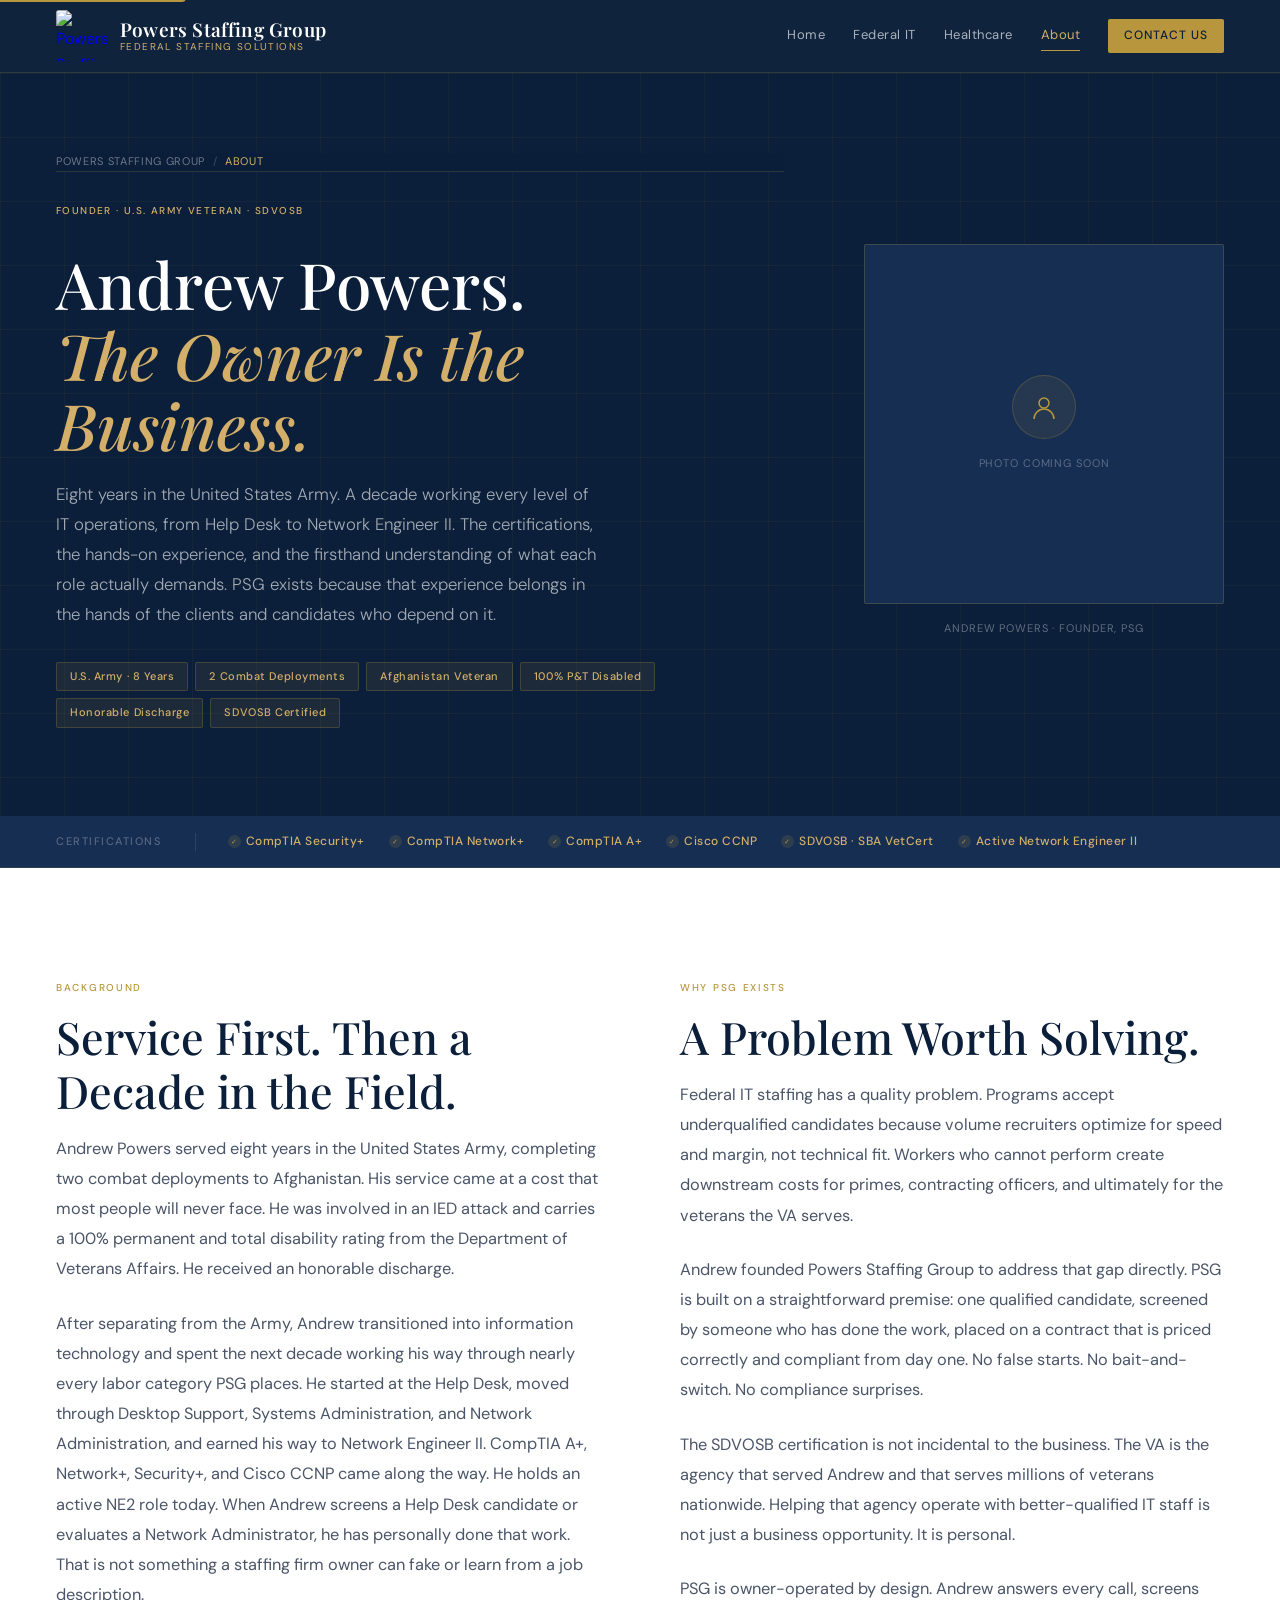
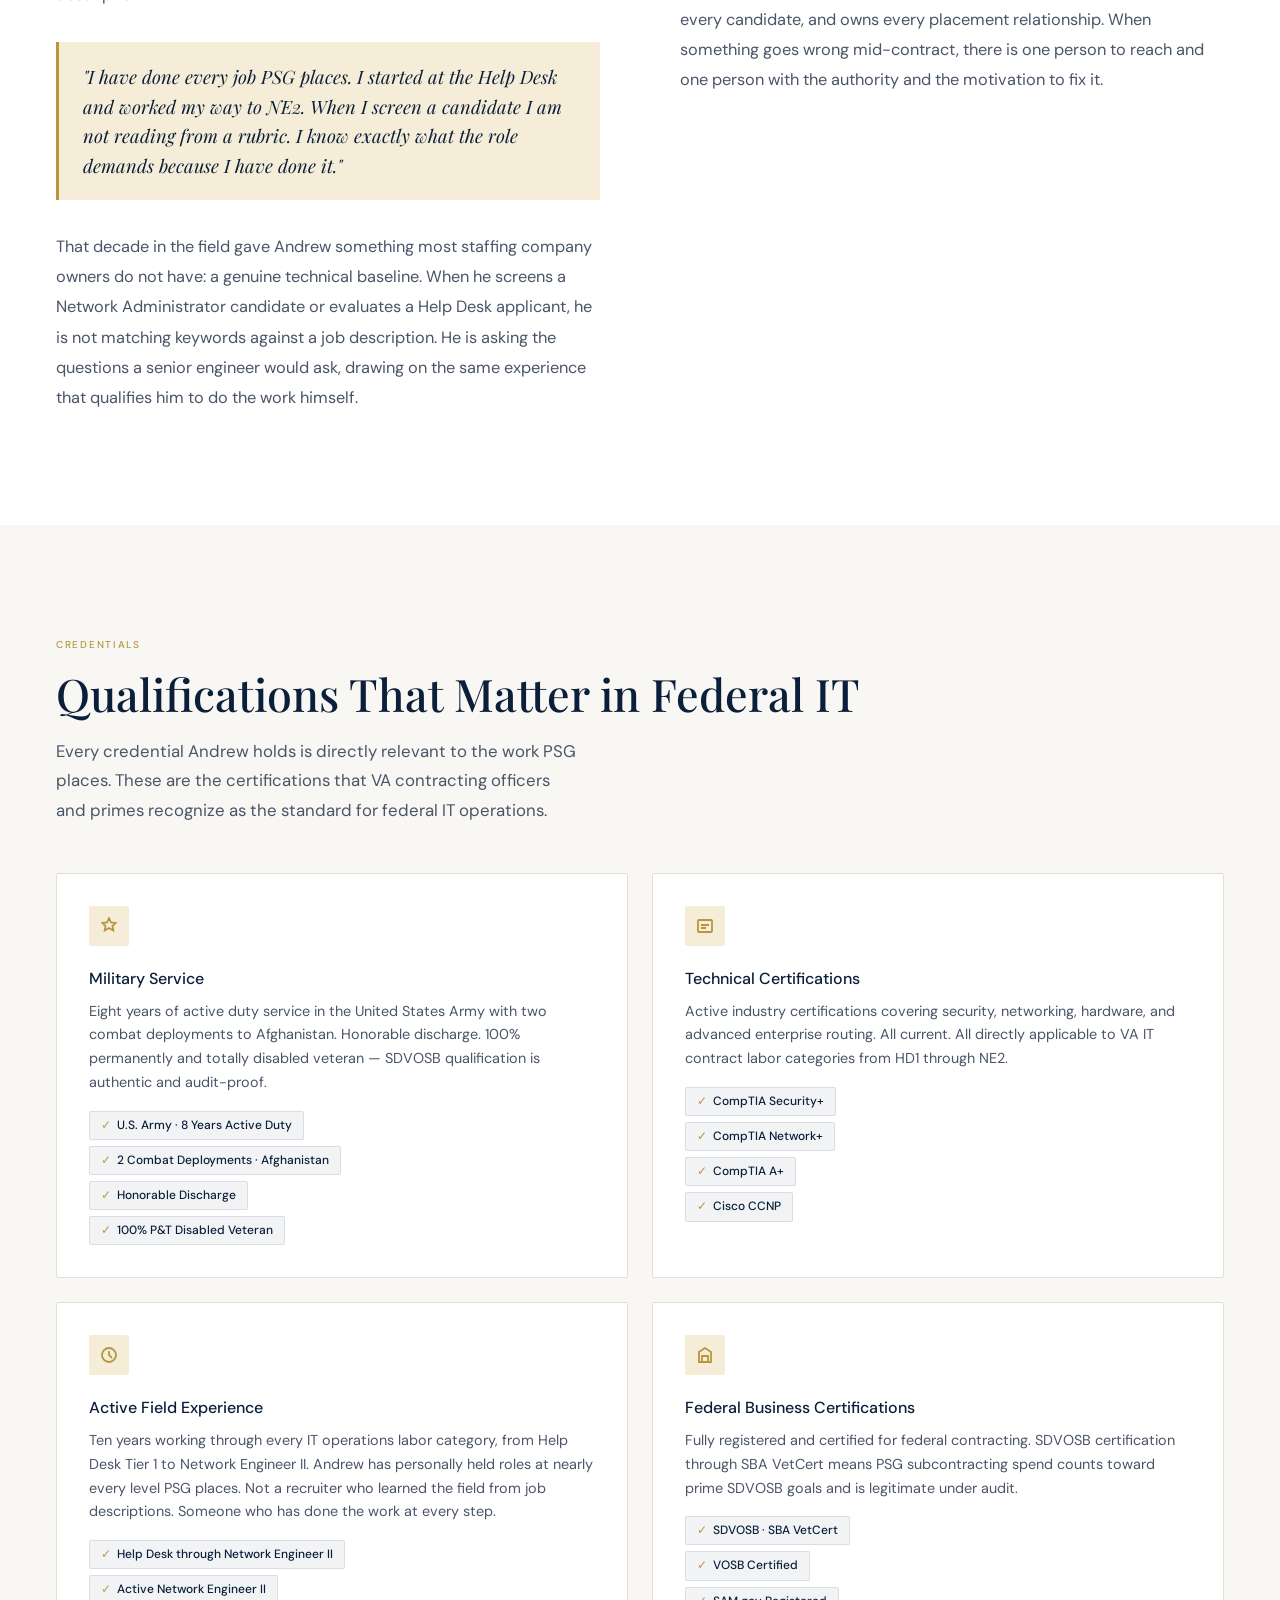
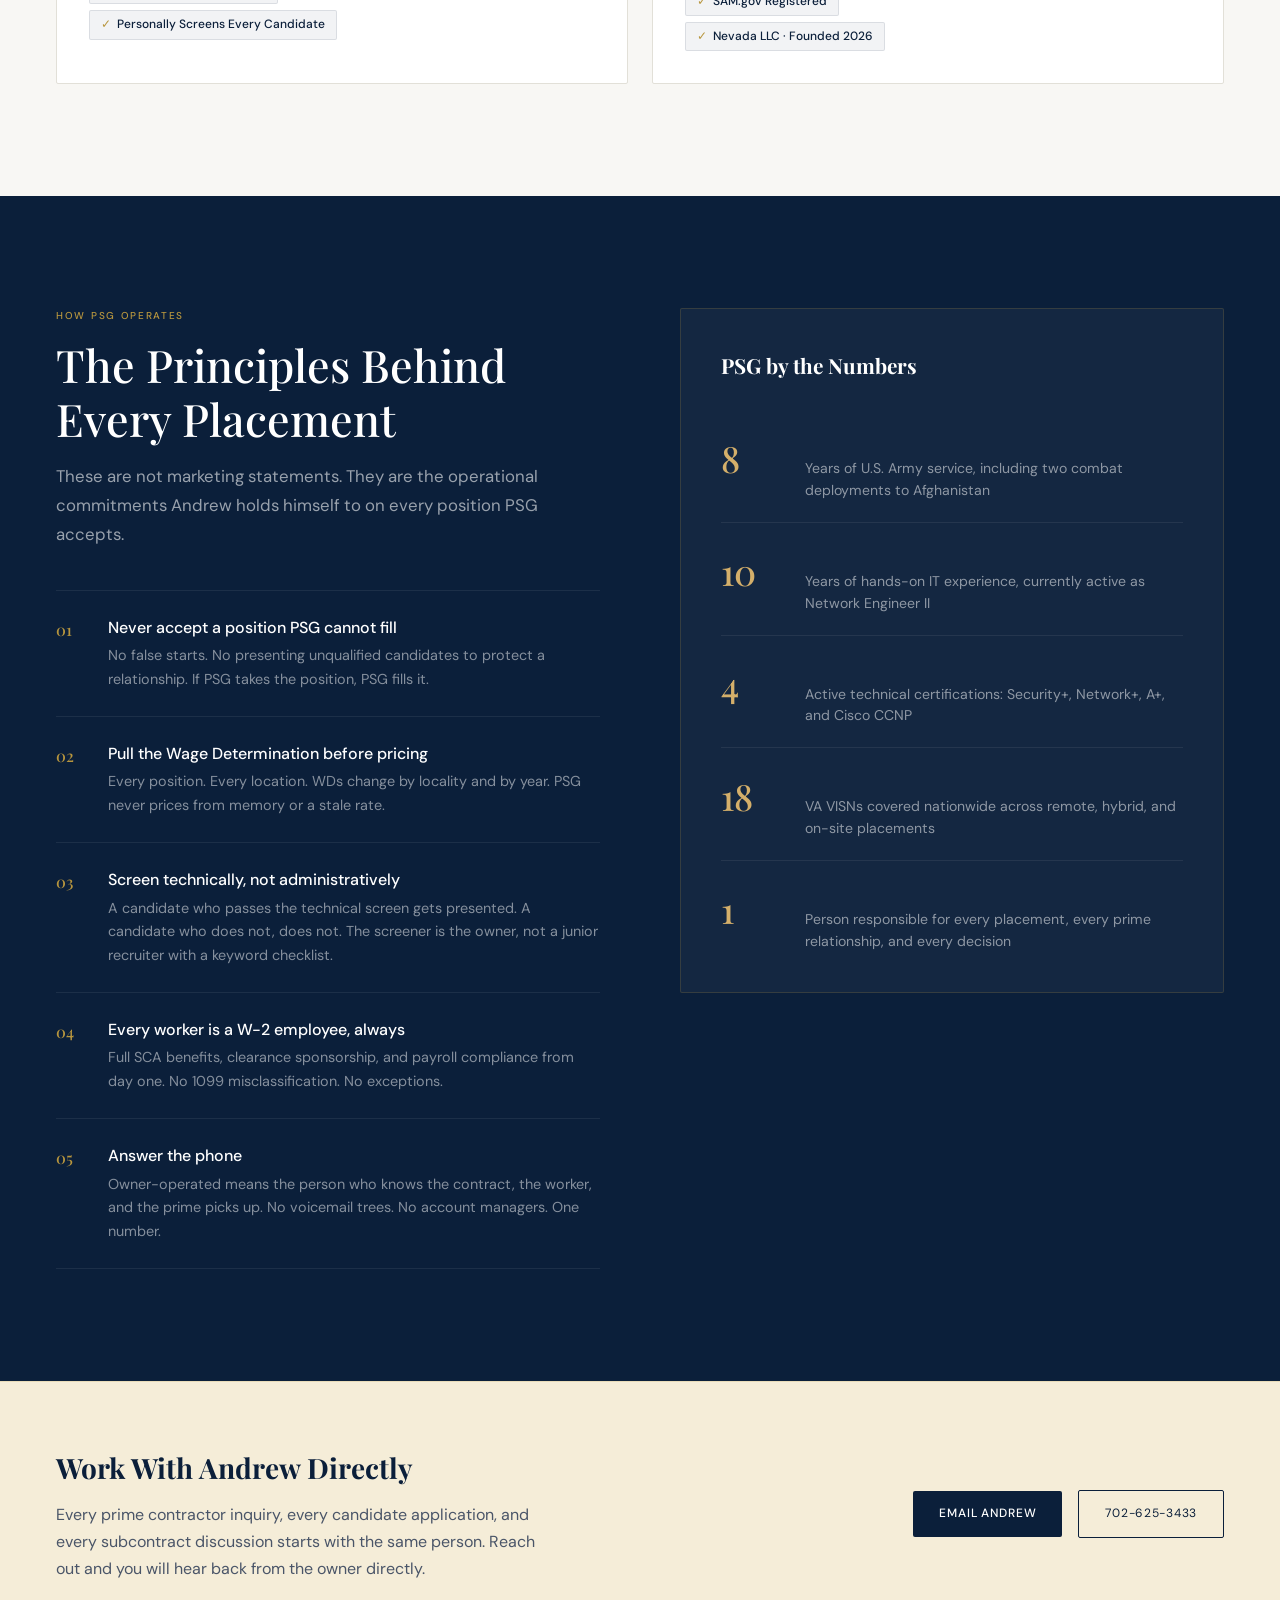
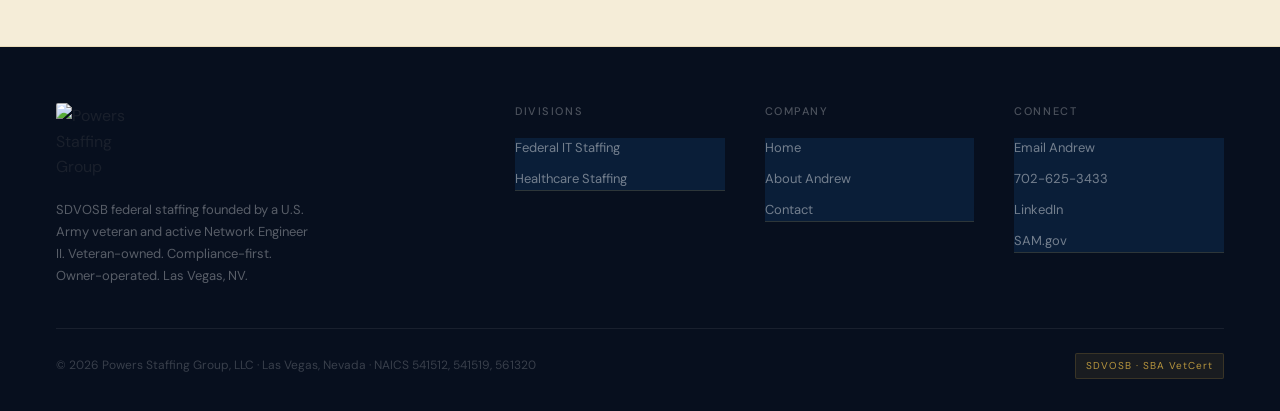
==== commit 2ba56765: "Update" ====
--- a/about/index.html
+++ b/about/index.html
@@ -13,7 +13,11 @@
 <meta property="og:url"         content="https://www.powersstaffinggroup.com/about/">
 <meta property="og:title"       content="About Andrew Powers | Powers Staffing Group">
 <meta property="og:description" content="Army veteran, 100% P&T disabled, active Network Engineer II. Founded PSG to bring real technical credibility to federal IT staffing for VA contracts nationwide.">
+<meta property="og:image"        content="https://www.powersstaffinggroup.com/og-image.png">
+<meta property="og:image:width"  content="1200">
+<meta property="og:image:height" content="630">
 <meta property="og:site_name"   content="Powers Staffing Group">
+<meta name="twitter:image" content="https://www.powersstaffinggroup.com/og-image.png">
 <meta name="twitter:card"       content="summary_large_image">
 
 <script type="application/ld+json">
@@ -39,9 +43,11 @@
 <link rel="sitemap" type="application/xml" href="/sitemap.xml">
 <link rel="icon" type="image/png" href="/favicon.png">
 <link rel="apple-touch-icon" href="/favicon.png">
+<link rel="preload" as="style" href="https://fonts.googleapis.com/css2?family=Playfair+Display:ital,wght@0,400;0,500;0,600;1,400;1,500&family=DM+Sans:wght@300;400;500&display=swap&display=swap">
+<link rel="preload" as="font" href="https://fonts.gstatic.com/s/playfairdisplay/v37/nuFvD-vYSZviVYUb_rj3ij__anPXJzDwcbmjWBN2PKdFvXDXbtXK-F2qO0g.woff2" crossorigin>
 <link rel="preconnect" href="https://fonts.googleapis.com">
 <link rel="preconnect" href="https://fonts.gstatic.com" crossorigin>
-<link href="https://fonts.googleapis.com/css2?family=Playfair+Display:ital,wght@0,400;0,500;0,600;1,400;1,500&family=DM+Sans:wght@300;400;500&display=swap" rel="stylesheet">
+<link href="https://fonts.googleapis.com/css2?family=Playfair+Display:ital,wght@0,400;0,500;0,600;1,400;1,500&family=DM+Sans:wght@300;400;500&display=swap&display=swap" rel="stylesheet">
 <link rel="stylesheet" href="/style.css">
 
 <style>
@@ -154,7 +160,7 @@
           <span class="hero-badge-txt" style="font-size:10px;font-weight:500;color:var(--gold-light);letter-spacing:0.14em;text-transform:uppercase">Founder &middot; U.S. Army Veteran &middot; SDVOSB</span>
         </div>
         <h1 id="about-heading" class="h1-hero" style="max-width:620px">Andrew Powers.<br><em>The Owner Is the Business.</em></h1>
-        <p style="font-size:1.05rem;font-weight:300;color:rgba(255,255,255,0.62);max-width:540px;line-height:1.78;margin-bottom:0">Eight years in the United States Army. A decade in federal IT. The certifications, the clearances, and the firsthand understanding of what quality looks like in the field. PSG exists because that experience belongs in the hands of the clients and candidates who depend on it.</p>
+        <p style="font-size:1.05rem;font-weight:300;color:rgba(255,255,255,0.62);max-width:540px;line-height:1.78;margin-bottom:0">Eight years in the United States Army. A decade working every level of IT operations, from Help Desk to Network Engineer II. The certifications, the hands-on experience, and the firsthand understanding of what each role actually demands. PSG exists because that experience belongs in the hands of the clients and candidates who depend on it.</p>
         <div class="service-badges" aria-label="Service and credentials">
           <span class="svc-badge">U.S. Army &middot; 8 Years</span>
           <span class="svc-badge">2 Combat Deployments</span>
@@ -200,9 +206,9 @@
         <h2 id="story-heading" class="h2-dk">Service First. Then a Decade in the Field.</h2>
         <div class="story-body">
           <p>Andrew Powers served eight years in the United States Army, completing two combat deployments to Afghanistan. His service came at a cost that most people will never face. He was involved in an IED attack and carries a 100% permanent and total disability rating from the Department of Veterans Affairs. He received an honorable discharge.</p>
-          <p>After separating from the Army, Andrew transitioned into federal information technology. Over the following decade he worked from entry-level support through to Network Engineer II, earning CompTIA A+, Network+, Security+, and Cisco CCNP certifications along the way. He holds an active NE2 role today, working daily in the same technical environments that VA contract workers operate in.</p>
+          <p>After separating from the Army, Andrew transitioned into information technology and spent the next decade working his way through nearly every labor category PSG places. He started at the Help Desk, moved through Desktop Support, Systems Administration, and Network Administration, and earned his way to Network Engineer II. CompTIA A+, Network+, Security+, and Cisco CCNP came along the way. He holds an active NE2 role today. When Andrew screens a Help Desk candidate or evaluates a Network Administrator, he has personally done that work. That is not something a staffing firm owner can fake or learn from a job description.</p>
           <div class="pull-quote">
-            <p>"After ten years in federal IT I have seen firsthand what poor hiring looks like and what it costs a program. I know I can do better. PSG exists to prove it."</p>
+            <p>"I have done every job PSG places. I started at the Help Desk and worked my way to NE2. When I screen a candidate I am not reading from a rubric. I know exactly what the role demands because I have done it."</p>
           </div>
           <p>That decade in the field gave Andrew something most staffing company owners do not have: a genuine technical baseline. When he screens a Network Administrator candidate or evaluates a Help Desk applicant, he is not matching keywords against a job description. He is asking the questions a senior engineer would ask, drawing on the same experience that qualifies him to do the work himself.</p>
         </div>
@@ -252,9 +258,9 @@
       <div class="cred-card">
         <div class="cred-card-icon" aria-hidden="true"><svg width="18" height="18" viewBox="0 0 18 18" fill="none" stroke="var(--gold)" stroke-width="1.8"><circle cx="9" cy="9" r="7"/><path d="M9 5v4l3 3"/></svg></div>
         <h3>Active Field Experience</h3>
-        <p>Ten years of hands-on federal IT experience culminating in an active Network Engineer II role. Not a former practitioner who transitioned to recruiting. Someone who still does the work.</p>
+        <p>Ten years working through every IT operations labor category, from Help Desk Tier 1 to Network Engineer II. Andrew has personally held roles at nearly every level PSG places. Not a recruiter who learned the field from job descriptions. Someone who has done the work at every step.</p>
         <div class="cred-list">
-          <span class="cred-item"><span class="cred-item-chk">&#10003;</span>10 Years Federal IT Experience</span>
+          <span class="cred-item"><span class="cred-item-chk">&#10003;</span>Help Desk through Network Engineer II</span>
           <span class="cred-item"><span class="cred-item-chk">&#10003;</span>Active Network Engineer II</span>
           <span class="cred-item"><span class="cred-item-chk">&#10003;</span>Personally Screens Every Candidate</span>
         </div>
@@ -294,7 +300,7 @@
           <h3 class="stats-card-title">PSG by the Numbers</h3>
           <div class="stat-rows">
             <div class="stat-row"><span class="stat-row-num">8</span><span class="stat-row-lbl">Years of U.S. Army service, including two combat deployments to Afghanistan</span></div>
-            <div class="stat-row"><span class="stat-row-num">10</span><span class="stat-row-lbl">Years of hands-on federal IT experience, currently active as Network Engineer II</span></div>
+            <div class="stat-row"><span class="stat-row-num">10</span><span class="stat-row-lbl">Years of hands-on IT experience, currently active as Network Engineer II</span></div>
             <div class="stat-row"><span class="stat-row-num">4</span><span class="stat-row-lbl">Active technical certifications: Security+, Network+, A+, and Cisco CCNP</span></div>
             <div class="stat-row"><span class="stat-row-num">18</span><span class="stat-row-lbl">VA VISNs covered nationwide across remote, hybrid, and on-site placements</span></div>
             <div class="stat-row"><span class="stat-row-num">1</span><span class="stat-row-lbl">Person responsible for every placement, every prime relationship, and every decision</span></div>
--- a/style.css
+++ b/style.css
@@ -316,3 +316,120 @@
 }
 
 /* ── SHARED NAV + FOOTER HTML snippets are inlined per page ── */
+
+/* ── HIGH-TECH VISUAL ENHANCEMENTS ── */
+
+/* Animated grid background */
+@keyframes grid-drift {
+  0%   { background-position: 0 0; }
+  100% { background-position: 64px 64px; }
+}
+.hero-grid-bg, .page-hero-grid, .about-hero-grid {
+  animation: grid-drift 20s linear infinite;
+}
+
+/* Glowing gold accent line */
+@keyframes pulse-line {
+  0%, 100% { opacity: 0.4; }
+  50%       { opacity: 1; }
+}
+.hero-accent-line {
+  position: absolute;
+  left: 0; right: 0;
+  height: 1px;
+  background: linear-gradient(90deg, transparent 0%, var(--gold) 30%, var(--gold-light) 50%, var(--gold) 70%, transparent 100%);
+  animation: pulse-line 3s ease-in-out infinite;
+  pointer-events: none;
+}
+.hero-accent-line-1 { top: 35%; }
+.hero-accent-line-2 { top: 70%; opacity: 0.5; animation-delay: 1.5s; }
+
+/* Typewriter cursor */
+@keyframes blink {
+  0%, 100% { opacity: 1; }
+  50%       { opacity: 0; }
+}
+.typewriter-cursor {
+  display: inline-block;
+  width: 3px;
+  height: 0.85em;
+  background: var(--gold-light);
+  margin-left: 4px;
+  vertical-align: middle;
+  animation: blink 0.8s step-end infinite;
+}
+
+/* Stat counter */
+.stat-n { transition: color 0.3s; }
+
+/* Card hover gold left border reveal */
+.card-white {
+  border-left: 3px solid transparent;
+  transition: border-color 0.25s ease, border-left-color 0.25s ease;
+}
+.card-white:hover {
+  border-left-color: var(--gold);
+  border-color: var(--gold);
+}
+
+/* LC cards on IT page */
+.lc-card {
+  border-left: 3px solid transparent;
+  transition: border-left-color 0.25s ease, border-color 0.25s ease;
+}
+.lc-card:hover {
+  border-left-color: var(--gold);
+  border-color: var(--gold);
+}
+
+/* Prime cards */
+.pc {
+  border-left: 3px solid transparent;
+  transition: border-left-color 0.25s ease, border-color 0.25s ease;
+}
+.pc:hover {
+  border-left-color: var(--gold);
+  border-color: var(--gold);
+}
+
+/* Why cards on homepage */
+.why-card {
+  border-left: 3px solid transparent;
+  transition: border-left-color 0.25s ease, border-color 0.25s ease;
+}
+.why-card:hover {
+  border-left-color: var(--gold);
+  border-color: var(--gold);
+}
+
+/* Topology node pulse for IT page hero */
+@keyframes node-pulse {
+  0%, 100% { opacity: 0.15; r: 3; }
+  50%       { opacity: 0.45; r: 5; }
+}
+@keyframes node-pulse-2 {
+  0%, 100% { opacity: 0.1; r: 2; }
+  50%       { opacity: 0.35; r: 4; }
+}
+.topo-node { animation: node-pulse 4s ease-in-out infinite; }
+.topo-node-2 { animation: node-pulse-2 4s ease-in-out infinite; }
+.topo-node:nth-child(2n) { animation-delay: 1s; }
+.topo-node:nth-child(3n) { animation-delay: 2s; }
+.topo-node:nth-child(4n) { animation-delay: 3s; }
+
+/* Scan line effect on hero */
+@keyframes scan {
+  0%   { top: -10%; opacity: 0; }
+  10%  { opacity: 0.04; }
+  90%  { opacity: 0.04; }
+  100% { top: 110%; opacity: 0; }
+}
+.hero-scan {
+  position: absolute;
+  left: 0; right: 0;
+  height: 2px;
+  background: linear-gradient(90deg, transparent, var(--gold-light), transparent);
+  animation: scan 8s linear infinite;
+  pointer-events: none;
+  z-index: 0;
+}
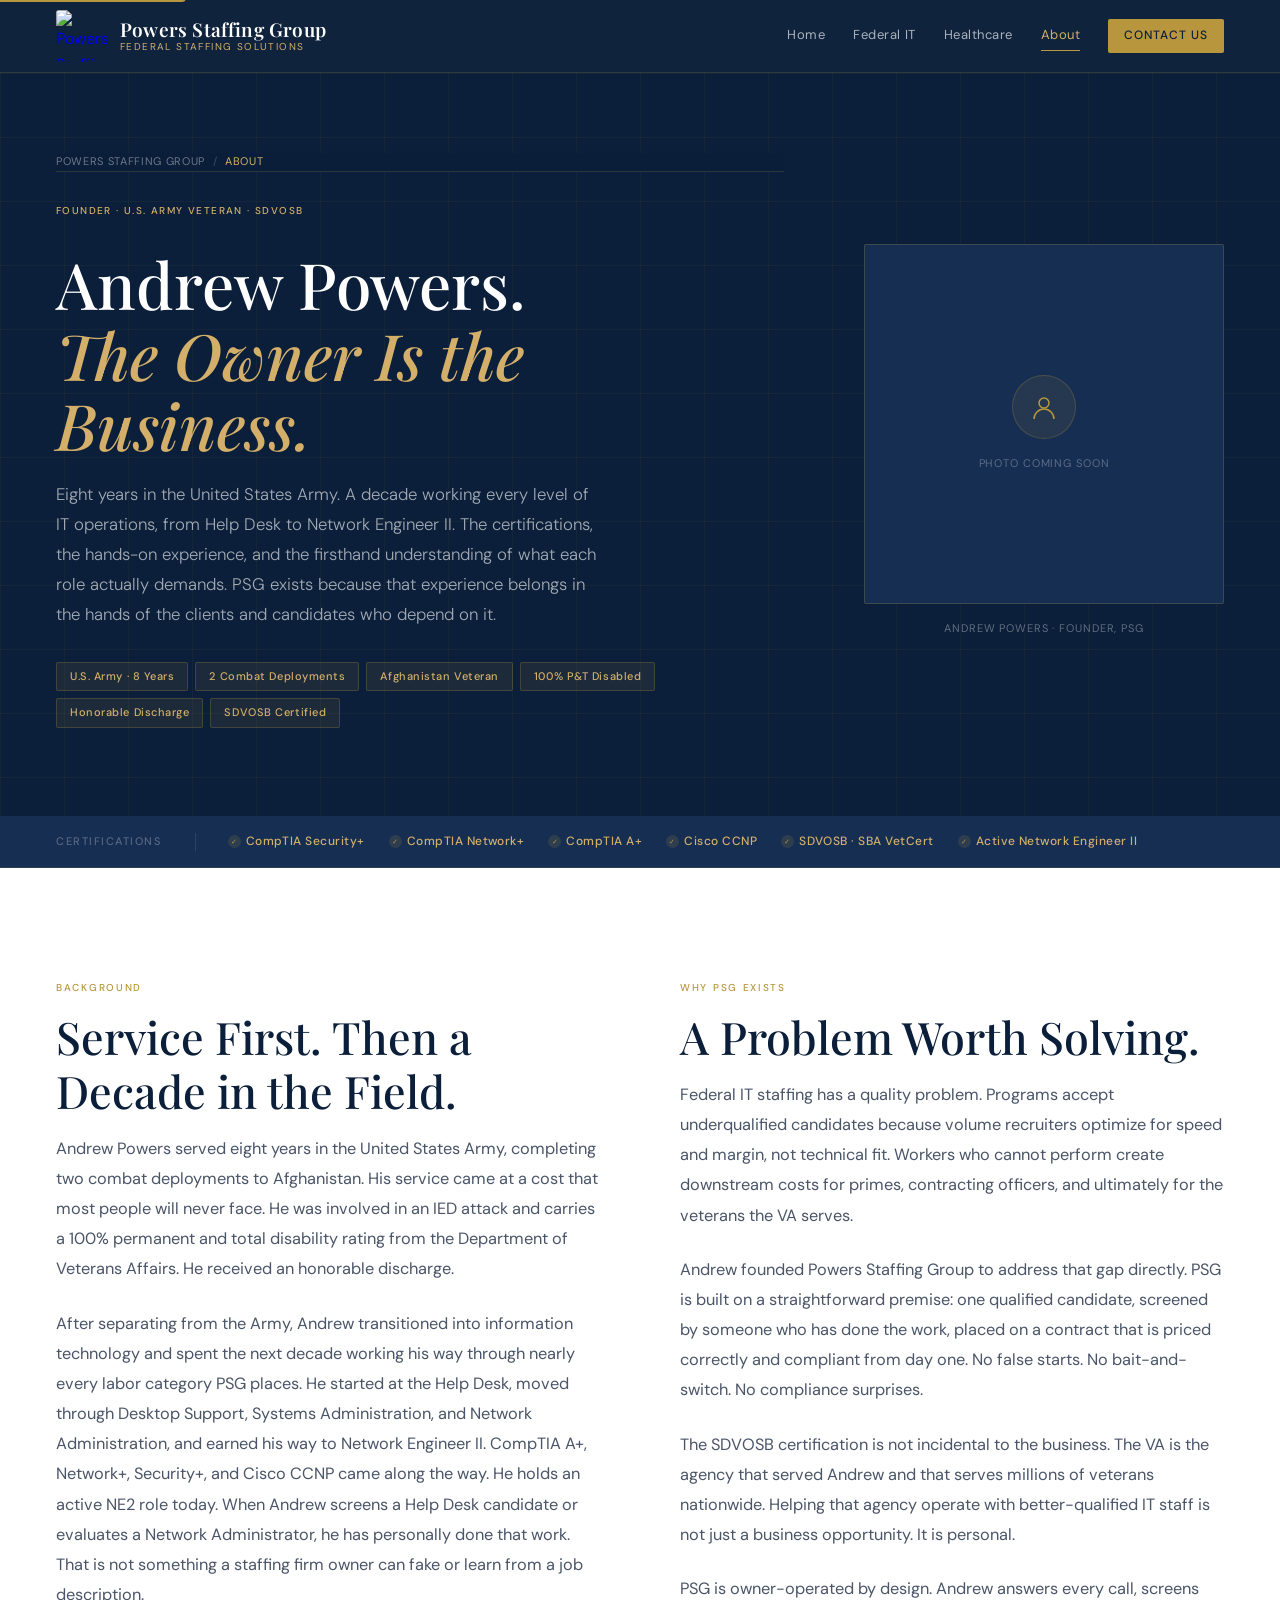
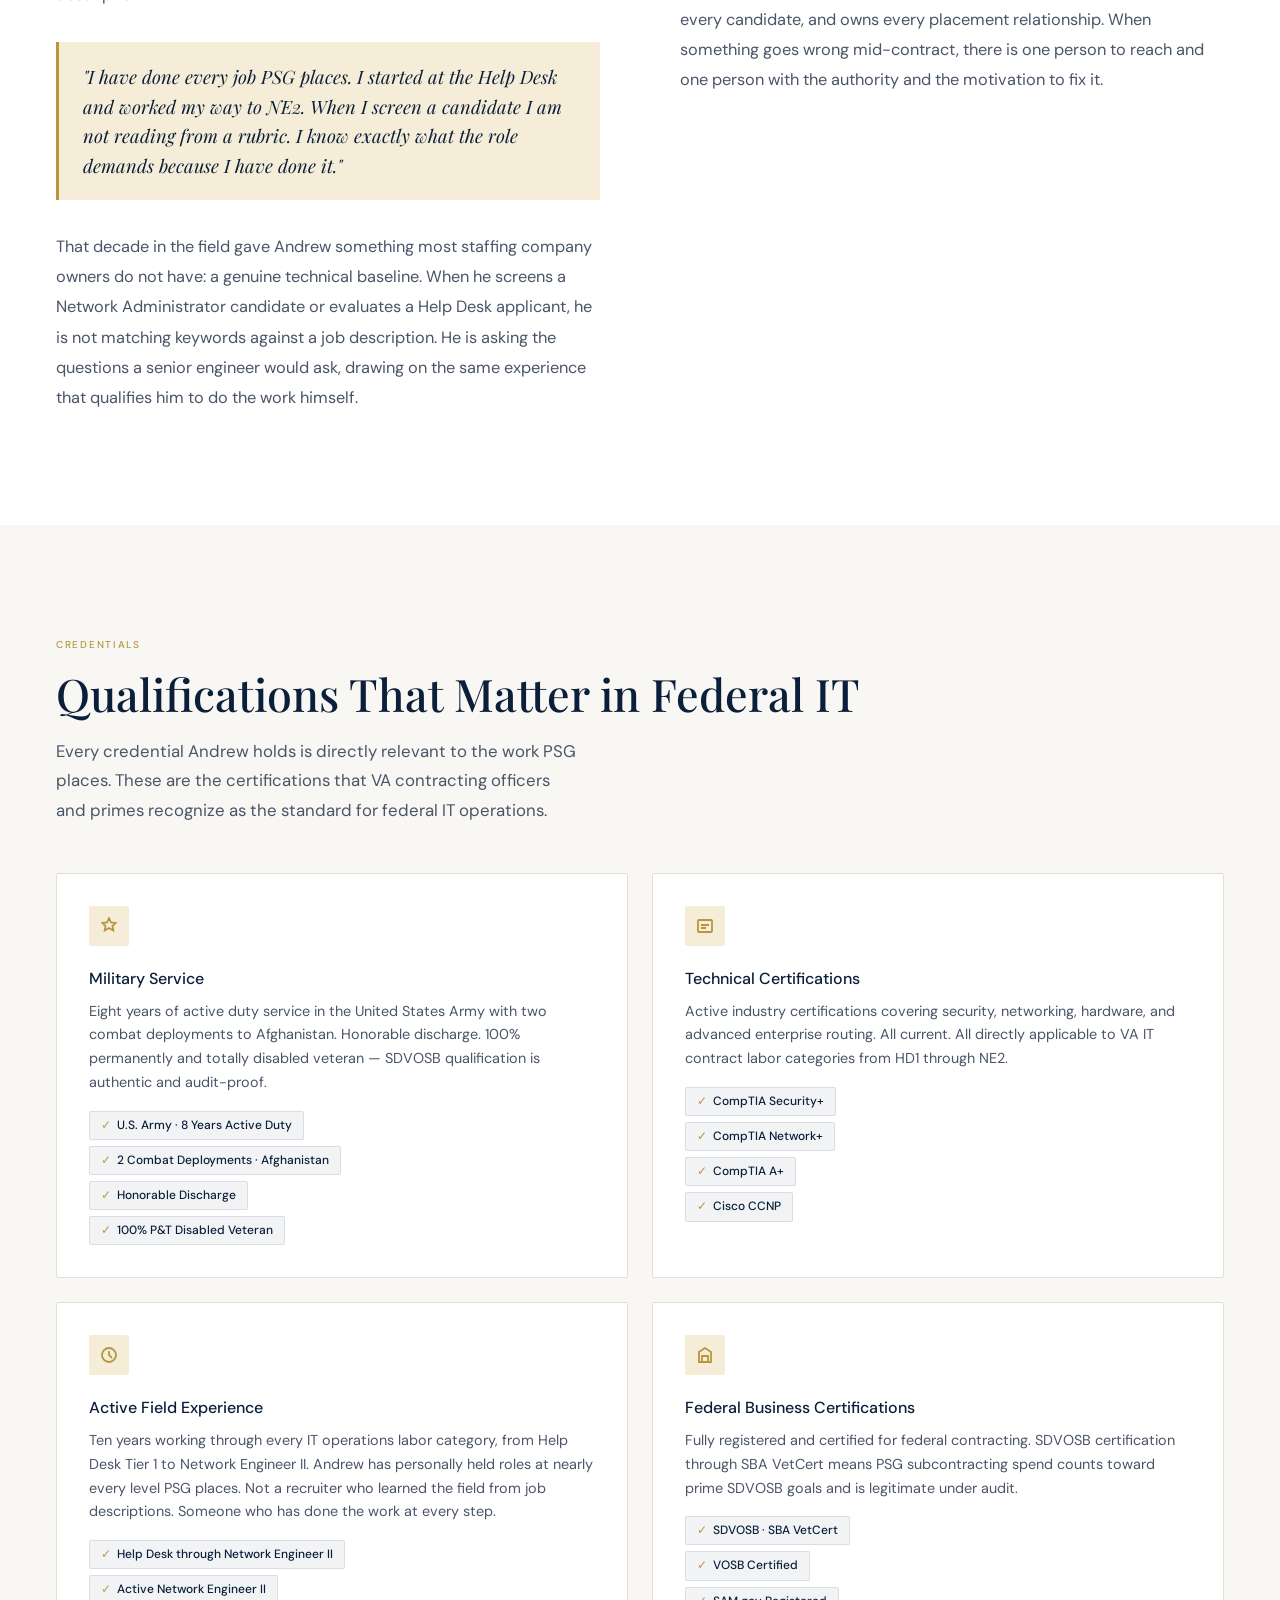
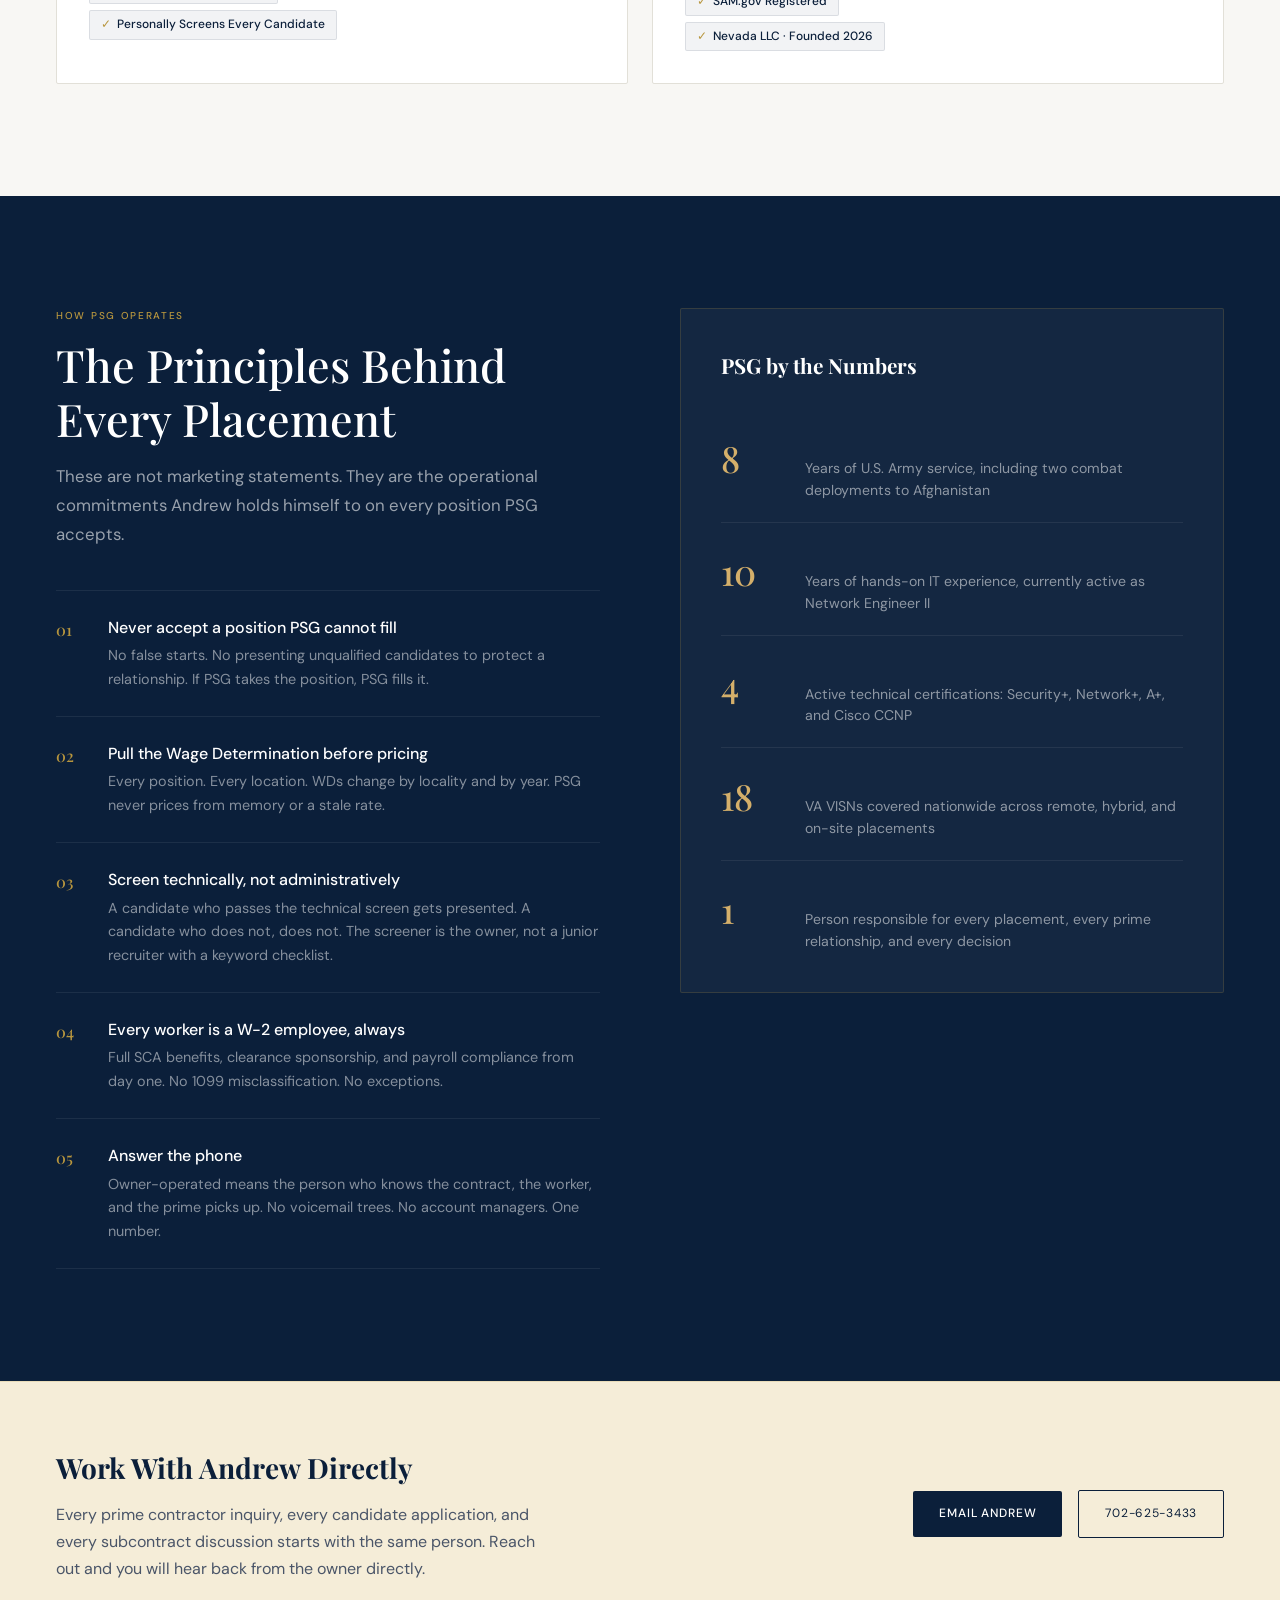
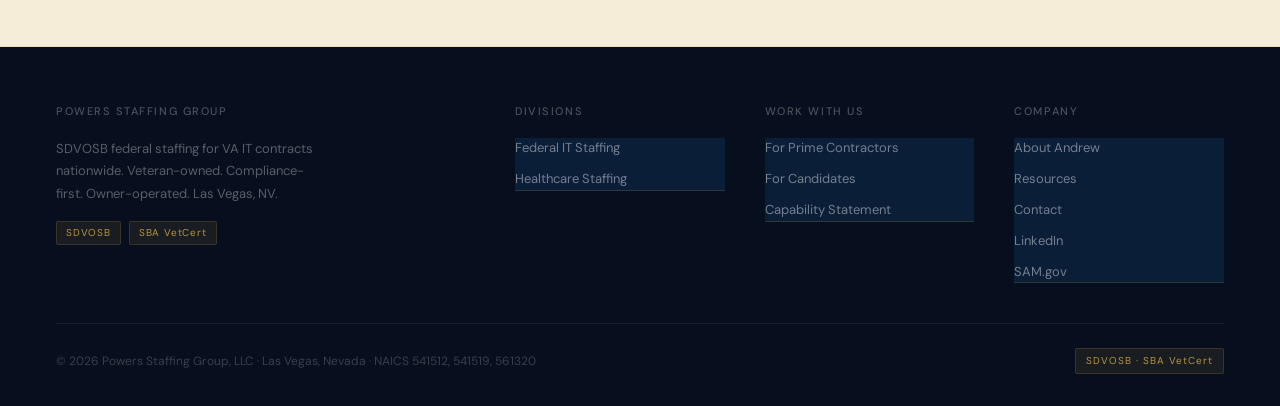
==== commit 83a583d2: "Update" ====
--- a/about/index.html
+++ b/about/index.html
@@ -330,10 +330,14 @@
 
 <footer role="contentinfo">
   <div class="w">
-    <div class="ft-top">
-      <div>
-        <img src="/logo-main.png" alt="Powers Staffing Group" class="footer-logo" width="80" height="80" style="margin-bottom:1rem;border-radius:2px">
-        <p class="ft-desc">SDVOSB federal staffing founded by a U.S. Army veteran and active Network Engineer II. Veteran-owned. Compliance-first. Owner-operated. Las Vegas, NV.</p>
+        <div class="ft-top">
+      <div>
+        <p class="ft-col-h">Powers Staffing Group</p>
+        <p class="ft-desc">SDVOSB federal staffing for VA IT contracts nationwide. Veteran-owned. Compliance-first. Owner-operated. Las Vegas, NV.</p>
+        <div style="margin-top:1rem;display:flex;gap:8px;align-items:center">
+          <span style="font-size:10px;color:var(--gold);background:rgba(184,150,62,0.1);border:1px solid rgba(184,150,62,0.2);padding:3px 9px;border-radius:2px;letter-spacing:0.08em">SDVOSB</span>
+          <span style="font-size:10px;color:var(--gold);background:rgba(184,150,62,0.1);border:1px solid rgba(184,150,62,0.2);padding:3px 9px;border-radius:2px;letter-spacing:0.08em">SBA VetCert</span>
+        </div>
       </div>
       <div>
         <p class="ft-col-h">Divisions</p>
@@ -343,18 +347,19 @@
         </nav>
       </div>
       <div>
+        <p class="ft-col-h">Work With Us</p>
+        <nav class="ft-links" aria-label="Partner links">
+          <a href="/federal-it/#primes">For Prime Contractors</a>
+          <a href="/federal-it/#candidates">For Candidates</a>
+          <a href="mailto:andrew.powers@powersstaffinggroup.com?subject=Capability%20Statement%20Request">Capability Statement</a>
+        </nav>
+      </div>
+      <div>
         <p class="ft-col-h">Company</p>
         <nav class="ft-links" aria-label="Company links">
-          <a href="/">Home</a>
-          <a href="/about/" aria-current="page">About Andrew</a>
+          <a href="/about/">About Andrew</a>
+          <a href="/resources/">Resources</a>
           <a href="/#contact">Contact</a>
-        </nav>
-      </div>
-      <div>
-        <p class="ft-col-h">Connect</p>
-        <nav class="ft-links" aria-label="External links">
-          <a href="mailto:andrew.powers@powersstaffinggroup.com">Email Andrew</a>
-          <a href="tel:+17026253433">702-625-3433</a>
           <a href="https://www.linkedin.com/company/powers-staffing-group" rel="noopener noreferrer" target="_blank">LinkedIn</a>
           <a href="https://sam.gov" rel="noopener noreferrer" target="_blank">SAM.gov</a>
         </nav>
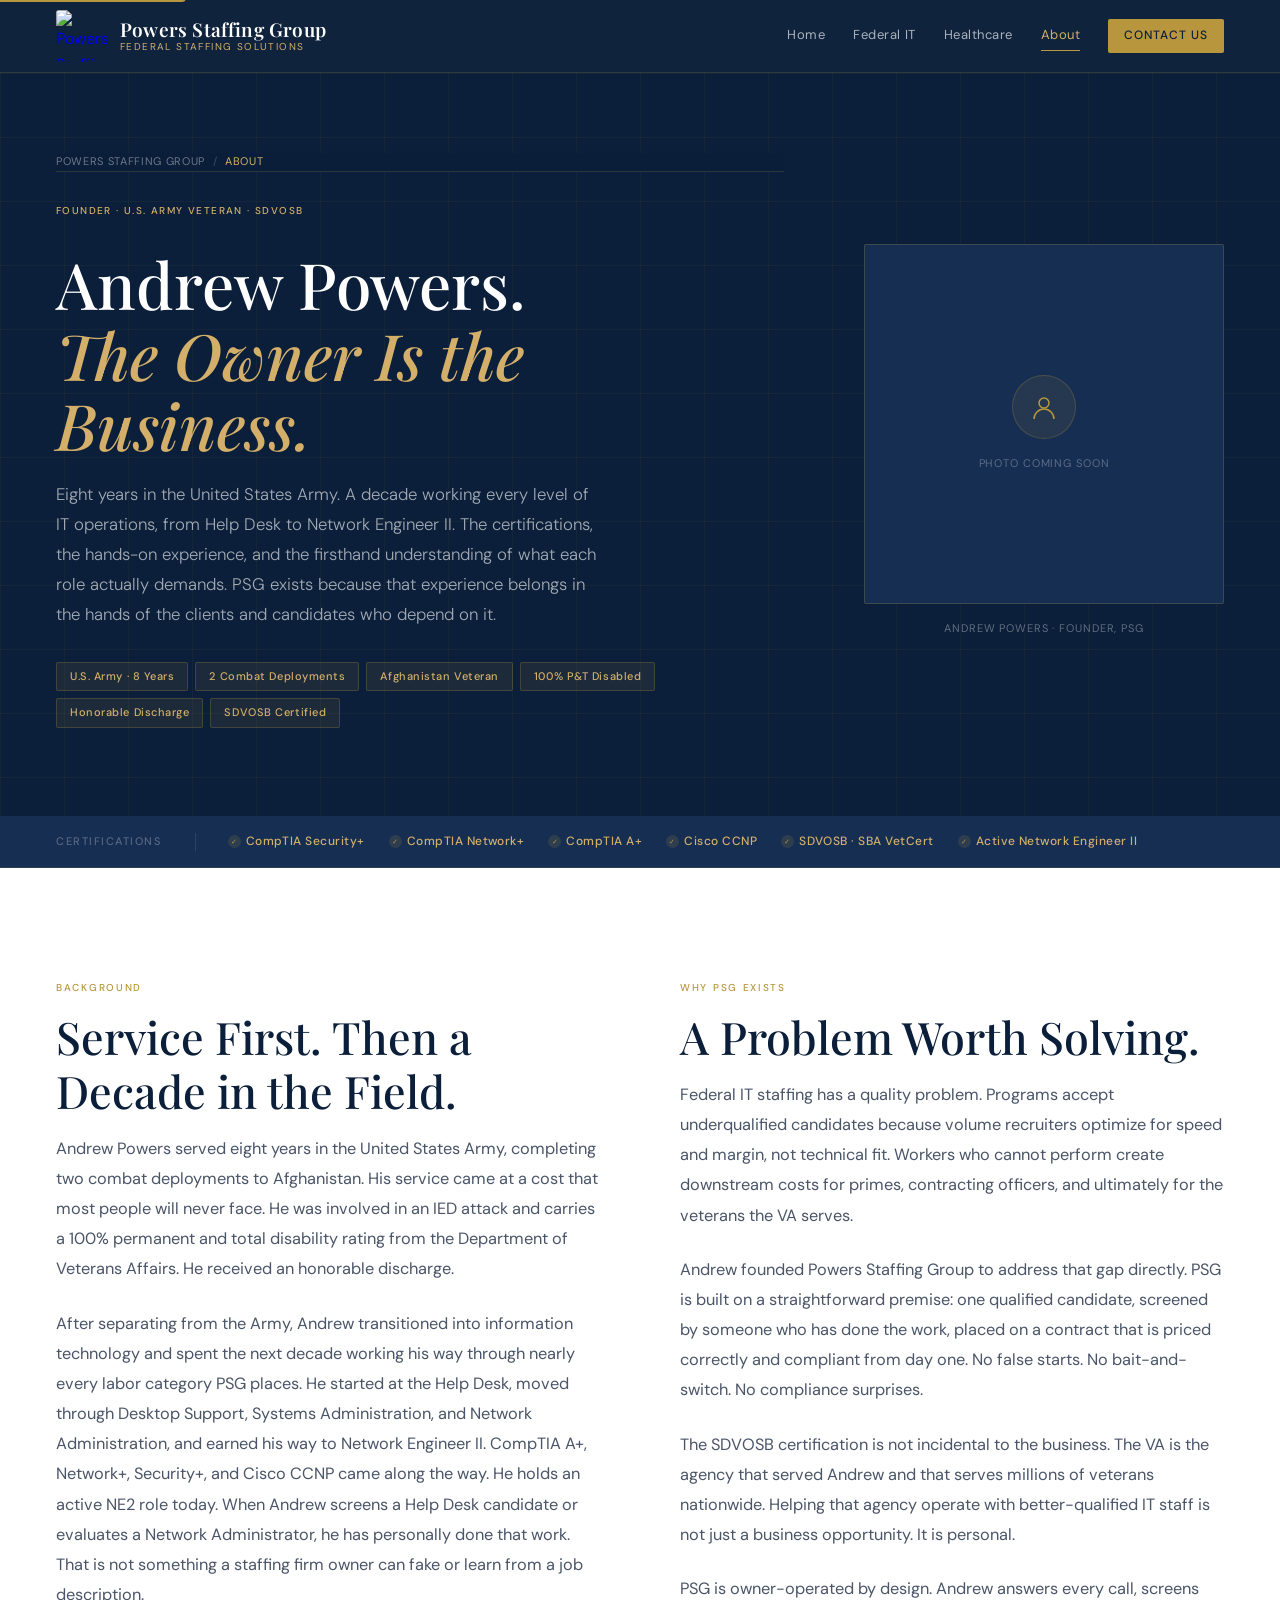
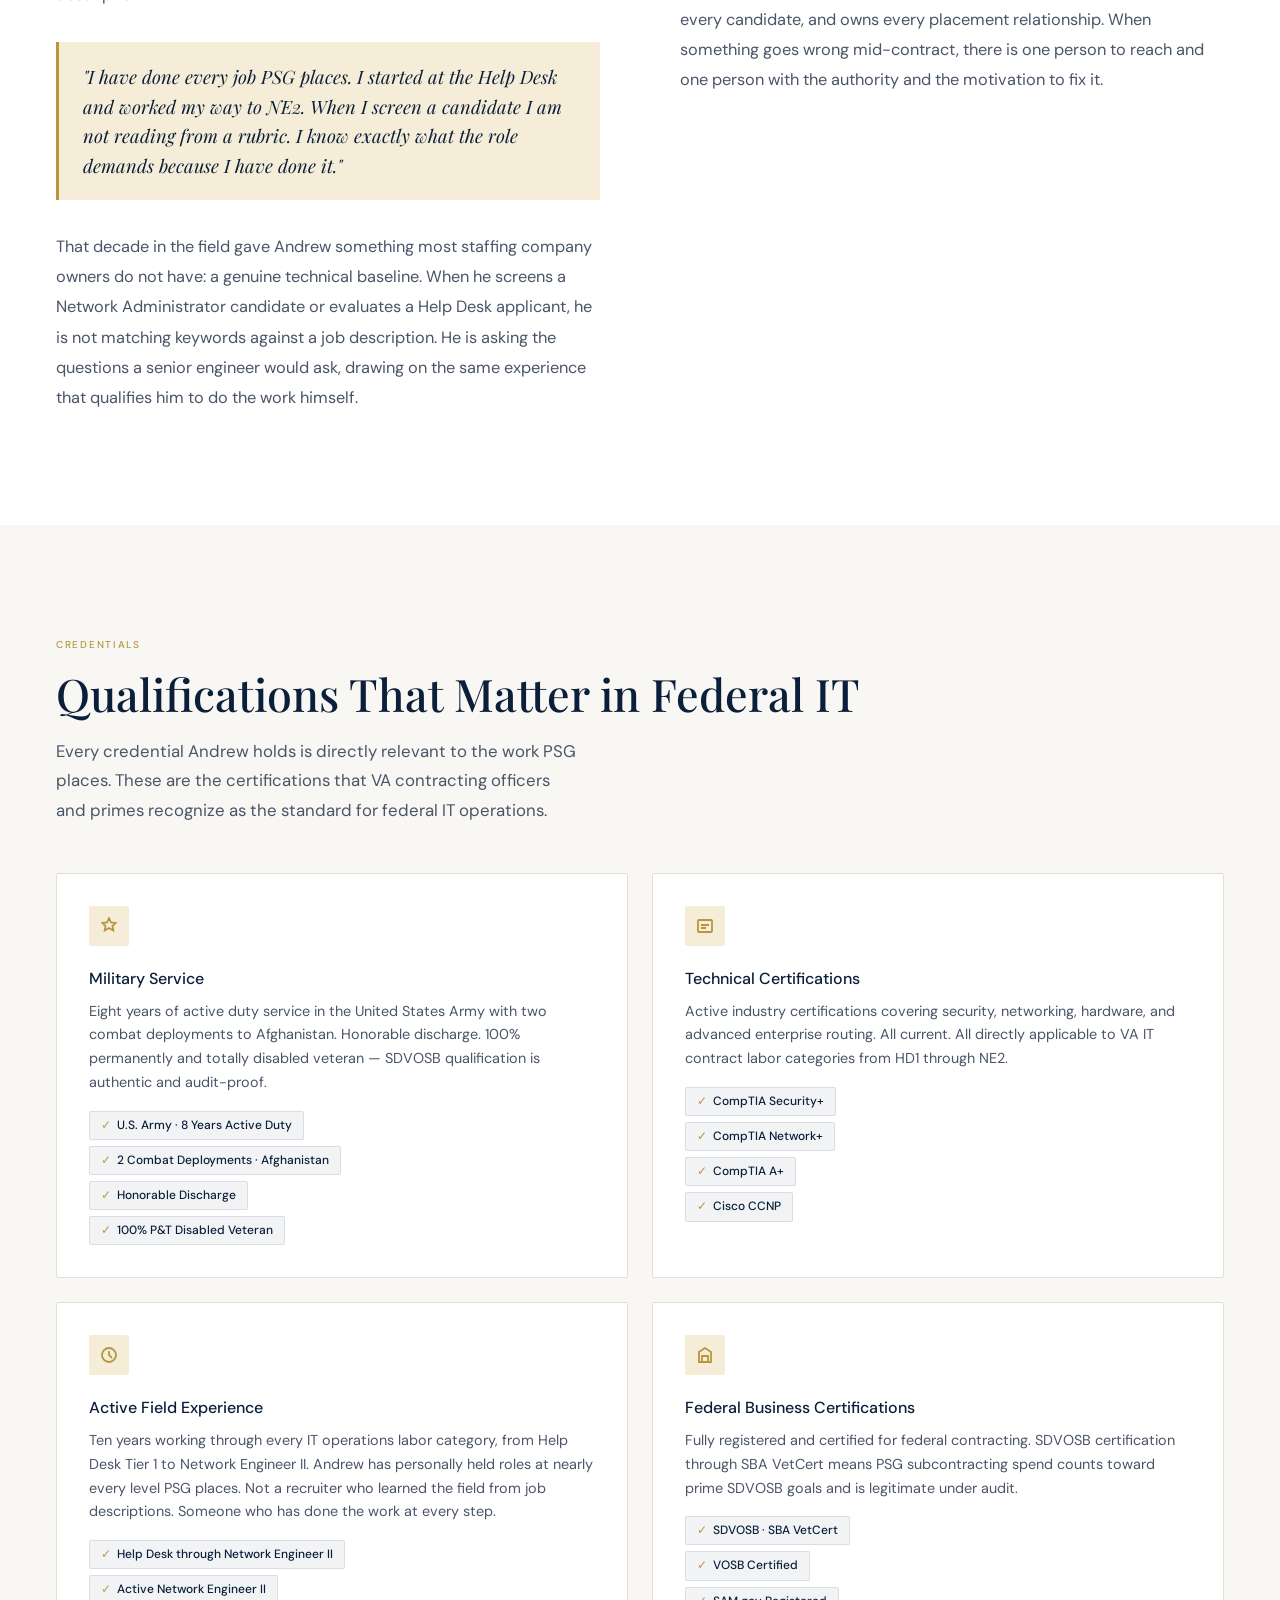
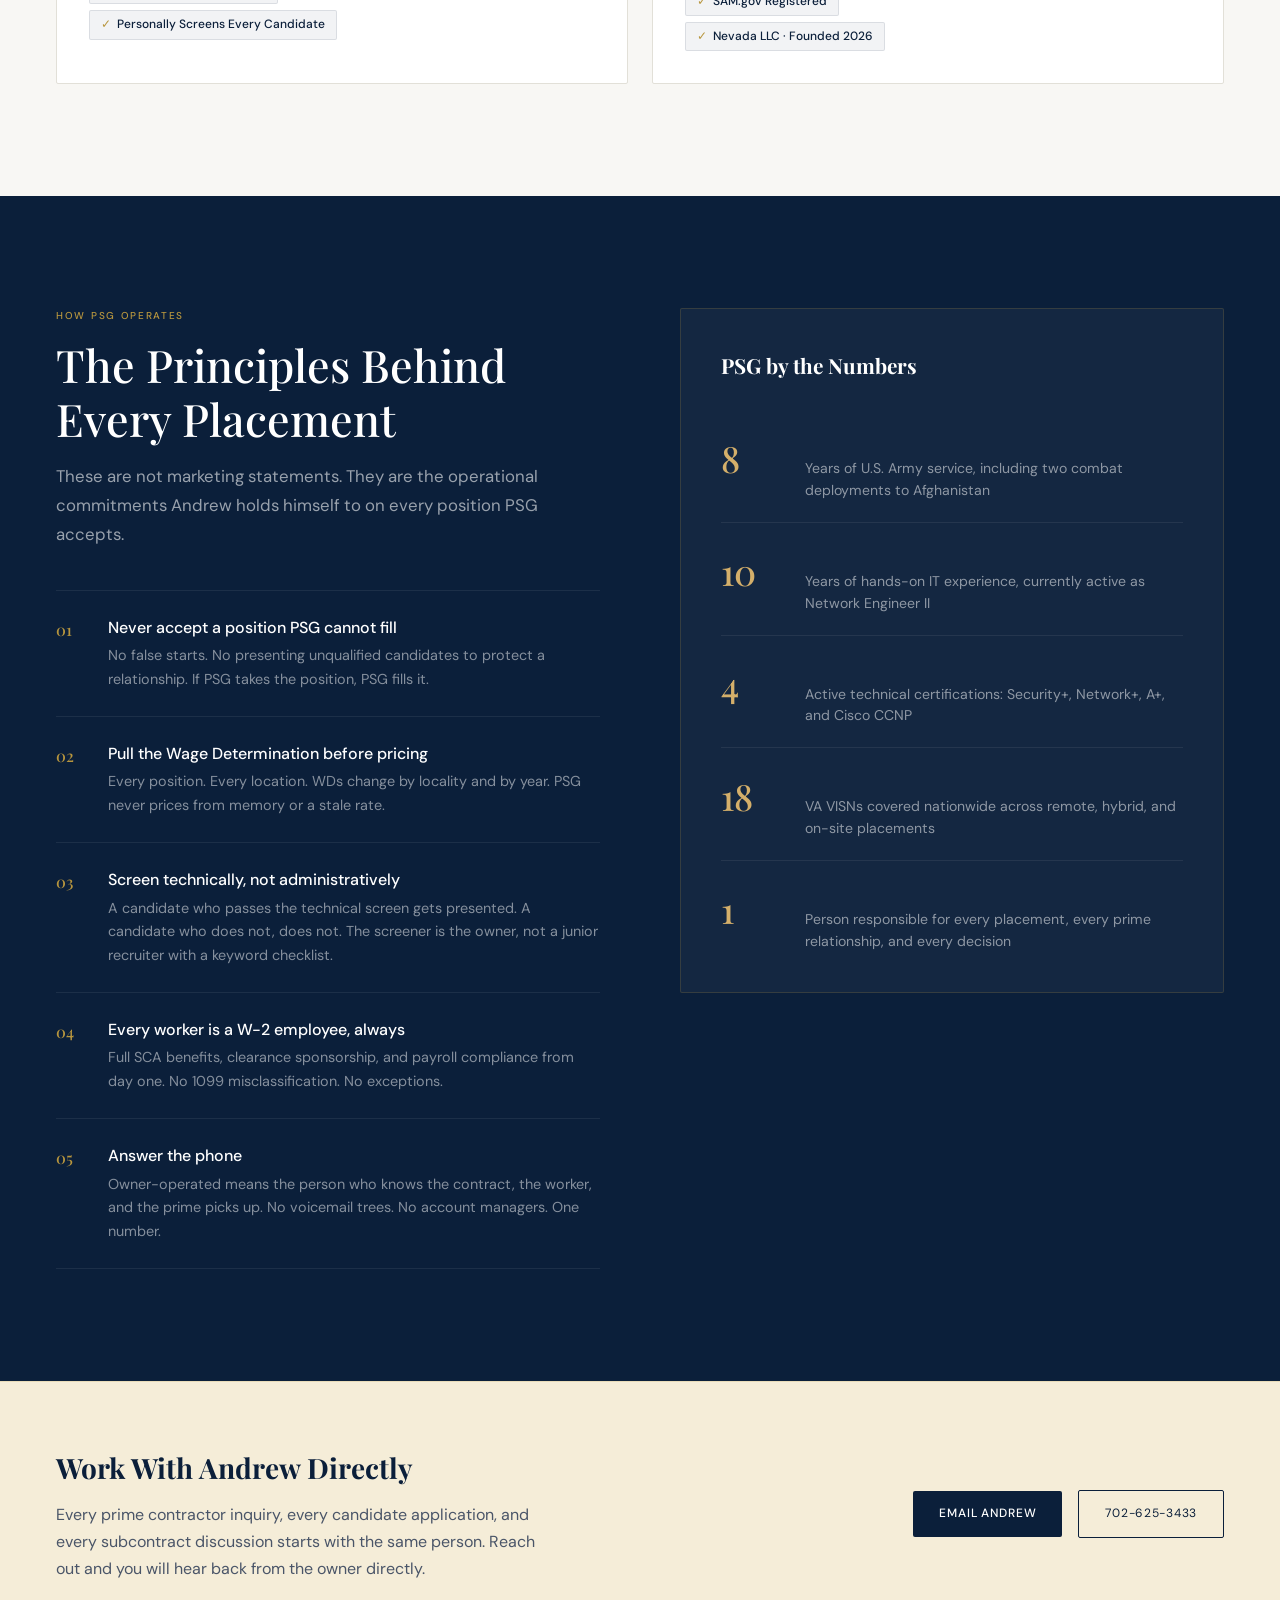
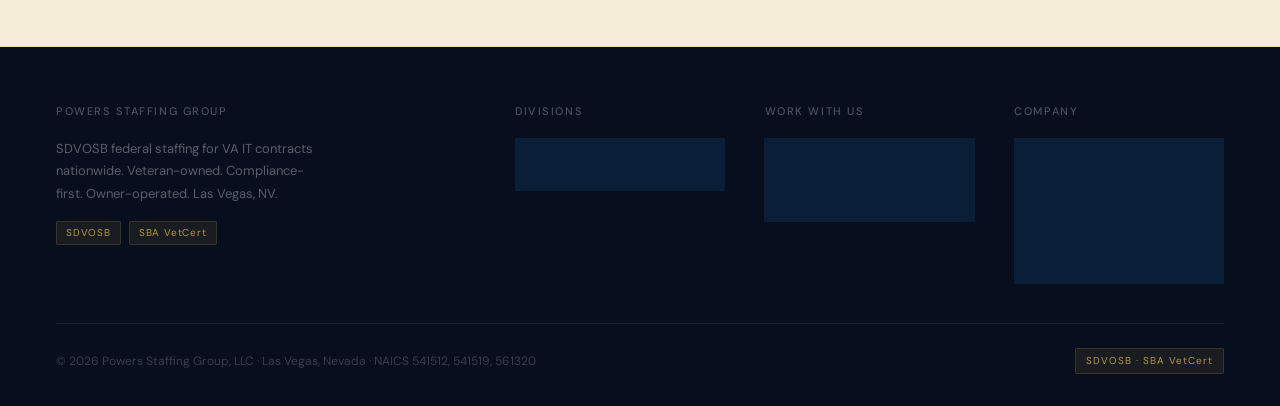
==== commit 8689797c: "Google Analytics" ====
--- a/about/index.html
+++ b/about/index.html
@@ -108,6 +108,14 @@
   .about-cta-inner { flex-direction: column; align-items: flex-start; }
 }
 </style>
+<!-- Google tag (gtag.js) -->
+<script async src="https://www.googletagmanager.com/gtag/js?id=G-26E378P1G2"></script>
+<script>
+  window.dataLayer = window.dataLayer || [];
+  function gtag(){dataLayer.push(arguments);}
+  gtag('js', new Date());
+  gtag('config', 'G-26E378P1G2');
+</script>
 </head>
 
 <body>
